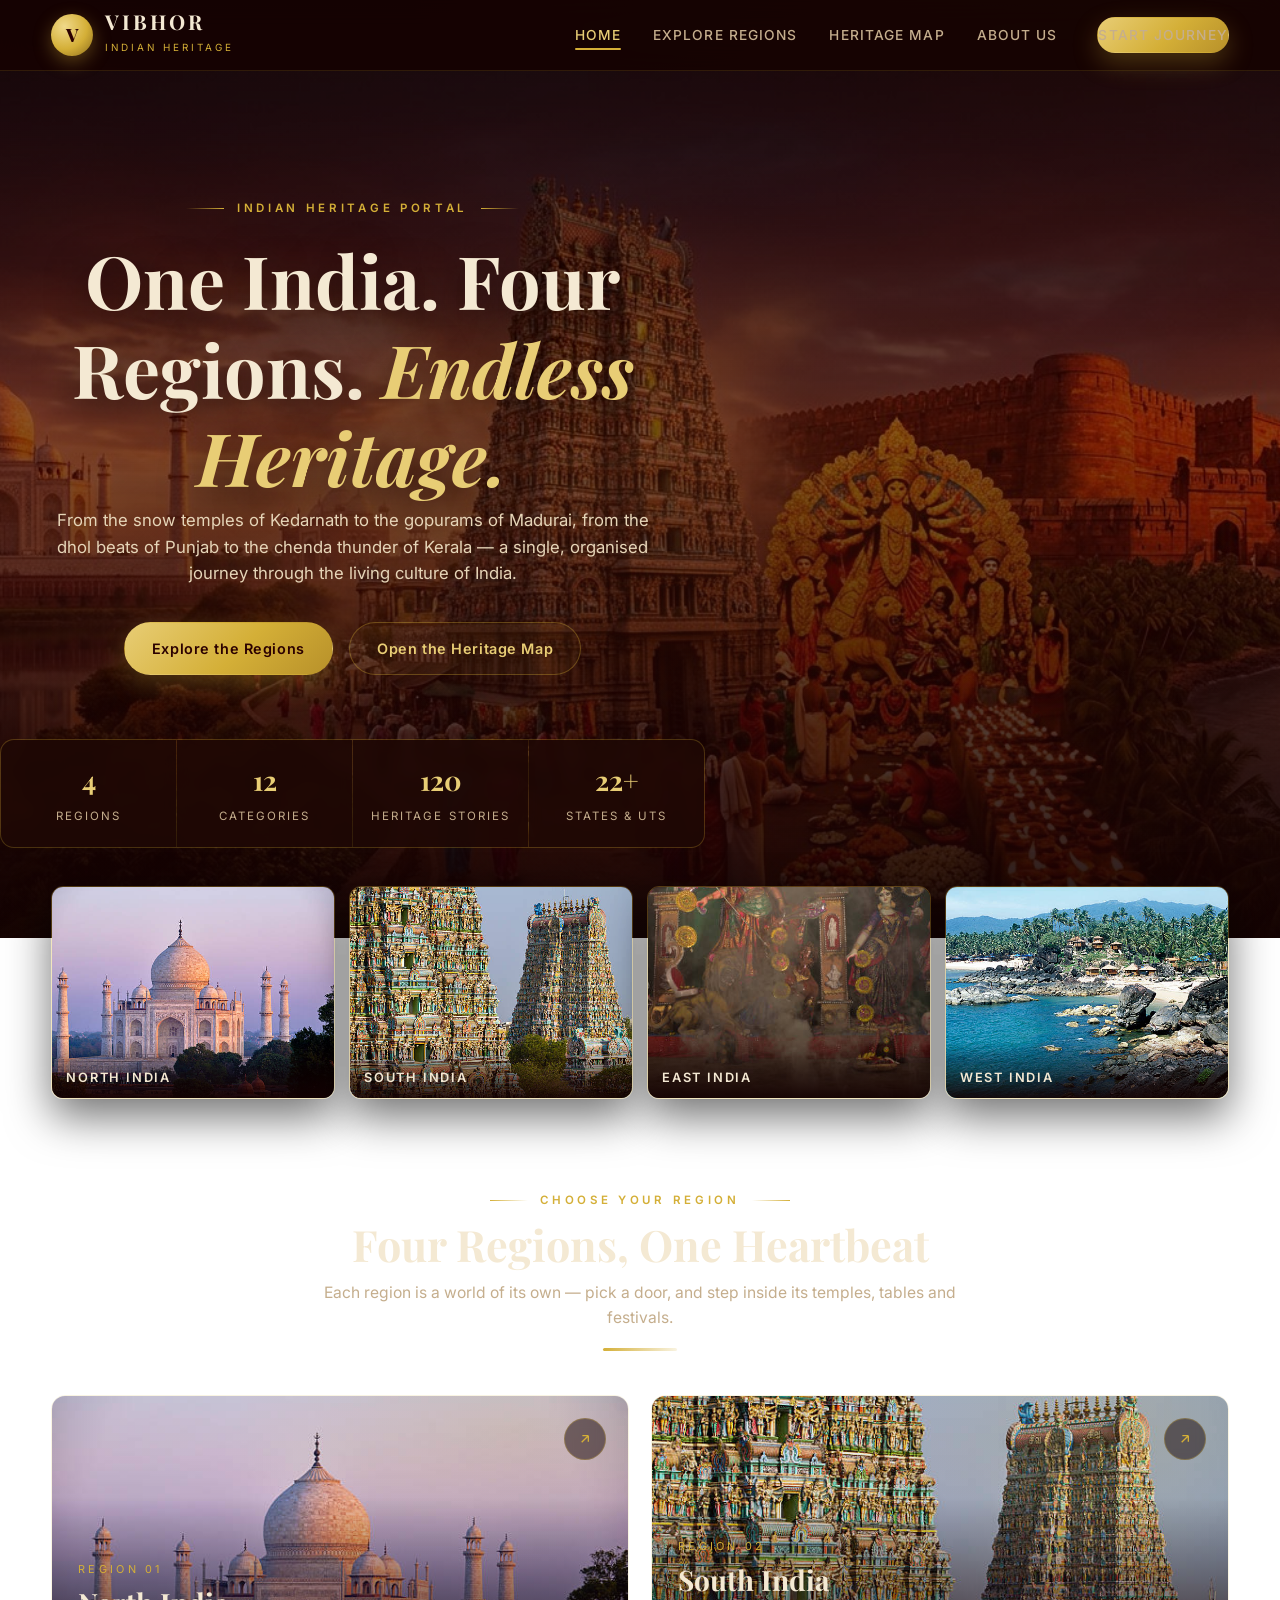
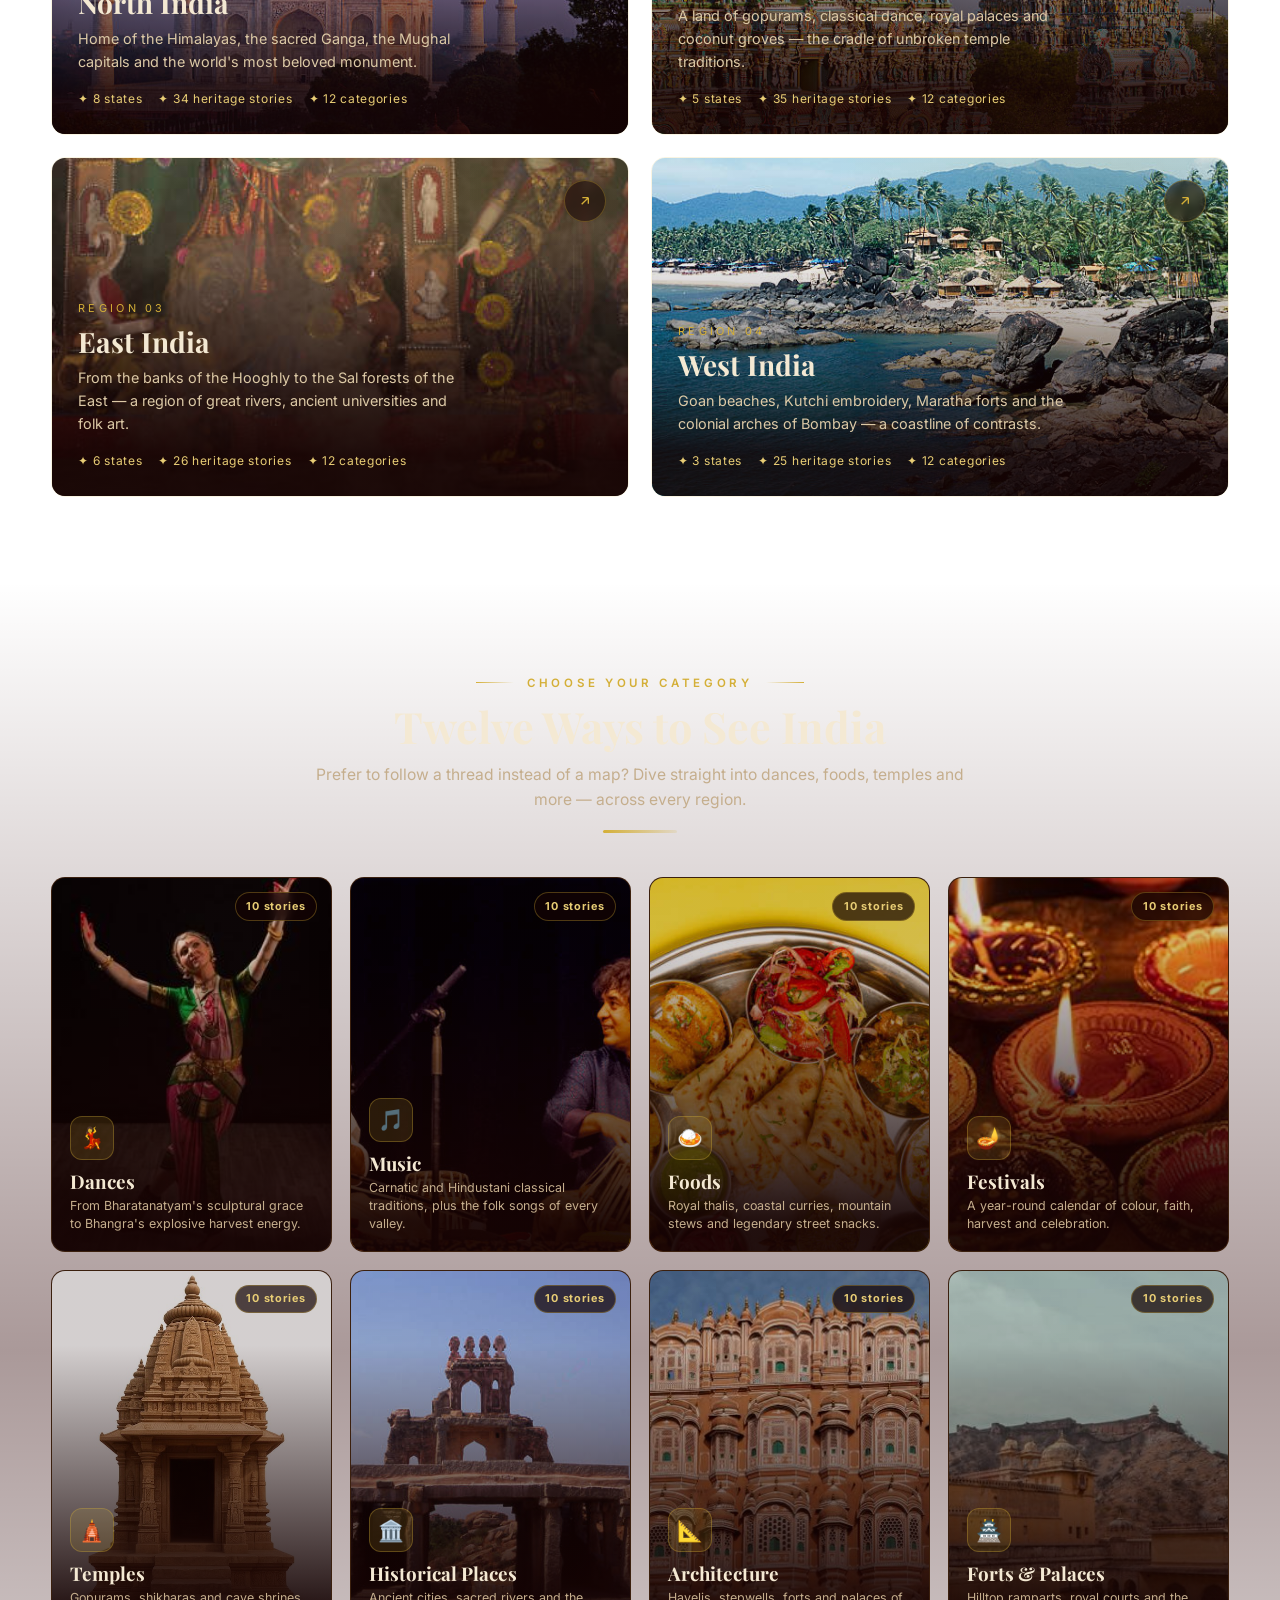
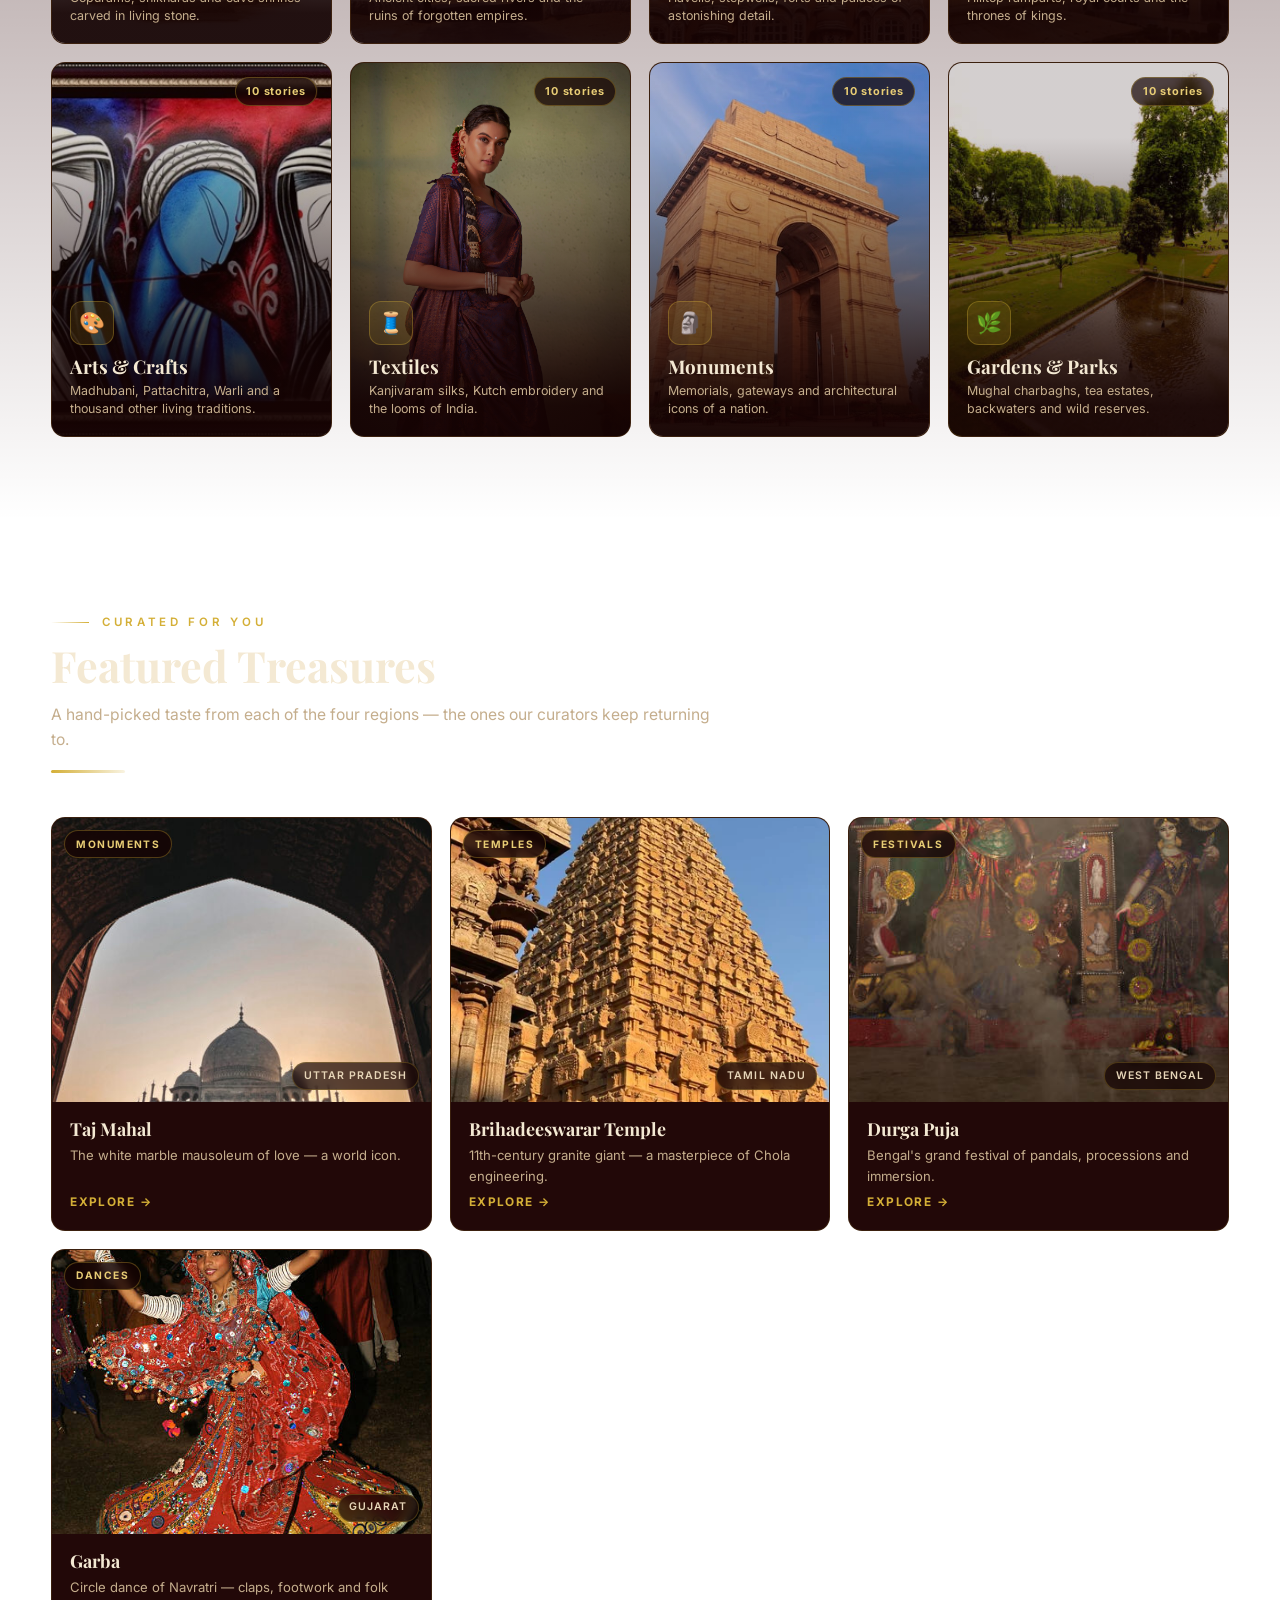
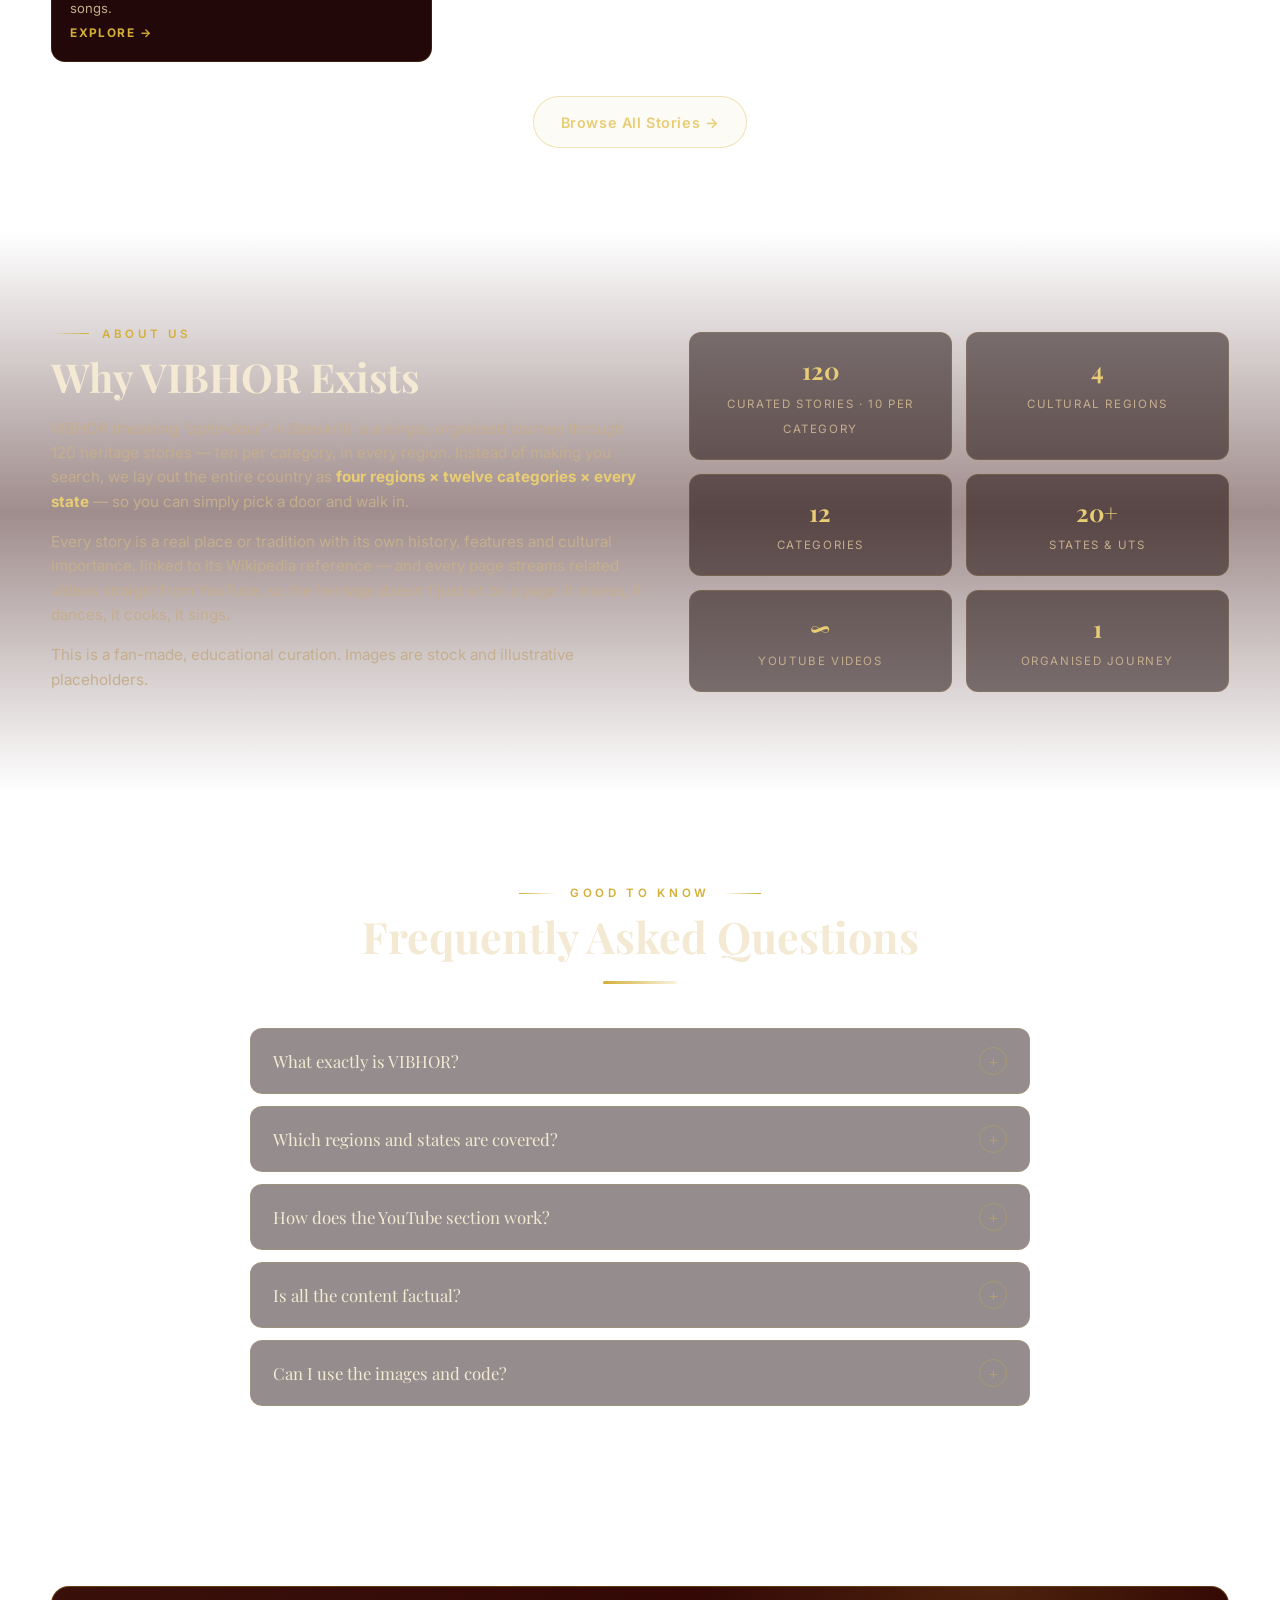
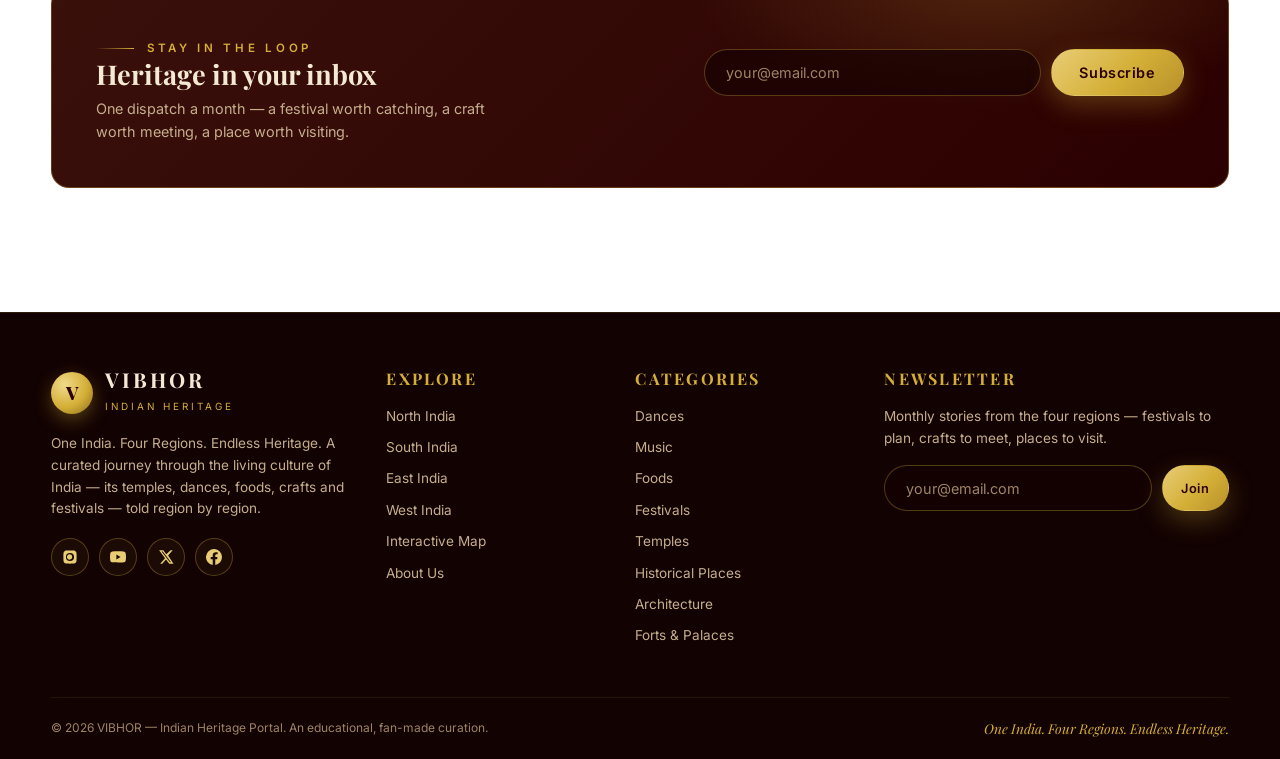
==== index.html @ f68acca2 "To showcase india's rich cultural heritage and traditions" ====
<!DOCTYPE html>
<html lang="en">
<head>
<meta charset="UTF-8">
<meta name="viewport" content="width=device-width, initial-scale=1.0">
<title>VIBHOR — One India. Four Regions. Endless Heritage.</title>
<meta name="description" content="An immersive Indian Heritage portal — explore 120 stories of temples, dances, foods, festivals, forts and crafts across North, South, East and West India.">
<link rel="preconnect" href="https://fonts.googleapis.com">
<link rel="preconnect" href="https://fonts.gstatic.com" crossorigin>
<link href="https://fonts.googleapis.com/css2?family=Playfair+Display:ital,wght@0,500;0,600;0,700;0,800;1,500&family=Inter:wght@300;400;500;600;700&display=swap" rel="stylesheet">
<link rel="stylesheet" href="css/style.css">
<link rel="icon" href="data:image/svg+xml,%3Csvg xmlns='http://www.w3.org/2000/svg' viewBox='0 0 64 64'%3E%3Ccircle cx='32' cy='32' r='30' fill='%23D4AF37'/%3E%3Ctext x='32' y='44' font-size='36' text-anchor='middle' font-family='Georgia' fill='%232B0000'%3EV%3C/text%3E%3C/svg%3E">
</head>
<body data-page="home">

<div id="nav-root" data-page="home"></div>

<!-- ============ HERO ============ -->
<header class="hero">
  <div class="hero-bg"></div>
  <div class="hero-content">
    <span class="overline" style="justify-content:center">Indian Heritage Portal</span>
    <h1>One India. Four Regions. <em>Endless Heritage.</em></h1>
    <p class="hero-sub">From the snow temples of Kedarnath to the gopurams of Madurai, from the dhol beats of Punjab to the chenda thunder of Kerala — a single, organised journey through the living culture of India.</p>
    <div class="hero-ctas">
      <a class="btn btn-gold" href="#regions">Explore the Regions</a>
      <a class="btn btn-ghost" href="map.html">Open the Heritage Map</a>
    </div>
    <div class="hero-stats" id="heroStats"></div>
  </div>
</header>

<!-- ============ COLLAGE STRIP ============ -->
<section class="container" style="position:relative;z-index:5">
  <div class="collage" id="collage"></div>
</section>

<!-- ============ REGIONS ============ -->
<section class="section" id="regions">
  <div class="container">
    <div class="section-head center reveal">
      <span class="overline center">Choose Your Region</span>
      <h2>Four Regions, One Heartbeat</h2>
      <p>Each region is a world of its own — pick a door, and step inside its temples, tables and festivals.</p>
      <div class="gold-rule"></div>
    </div>
    <div class="regions-grid" id="regionsGrid"></div>
  </div>
</section>

<!-- ============ CATEGORIES ============ -->
<section class="section" id="categories" style="background:linear-gradient(180deg, transparent, rgba(43,0,0,.4), transparent)">
  <div class="container">
    <div class="section-head center reveal">
      <span class="overline center">Choose Your Category</span>
      <h2>Twelve Ways to See India</h2>
      <p>Prefer to follow a thread instead of a map? Dive straight into dances, foods, temples and more — across every region.</p>
      <div class="gold-rule"></div>
    </div>
    <div class="cats-grid" id="catsGrid"></div>
  </div>
</section>

<!-- ============ FEATURED ============ -->
<section class="section">
  <div class="container">
    <div class="section-head reveal">
      <span class="overline">Curated for You</span>
      <h2>Featured Treasures</h2>
      <p>A hand-picked taste from each of the four regions — the ones our curators keep returning to.</p>
      <div class="gold-rule"></div>
    </div>
    <div class="item-grid cols-3" id="featuredGrid"></div>
    <div style="text-align:center;margin-top:34px" class="reveal">
      <a class="btn btn-ghost" href="region.html">Browse All Stories →</a>
    </div>
  </div>
</section>

<!-- ============ ABOUT ============ -->
<section class="section" id="about" style="background:linear-gradient(180deg, transparent, rgba(43,0,0,.45), transparent)">
  <div class="container">
    <div class="about-grid">
      <div class="ag-text reveal">
        <span class="overline">About Us</span>
        <h2 style="font-size:clamp(1.8rem,3.4vw,2.5rem);margin:.6rem 0 1rem">Why VIBHOR Exists</h2>
        <p>VIBHOR (meaning <em>“splendour”</em> in Sanskrit) is a single, organised journey through 120 heritage stories — ten per category, in every region. Instead of making you search, we lay out the entire country as <b style="color:var(--gold-soft)">four regions × twelve categories × every state</b> — so you can simply pick a door and walk in.</p>
        <p>Every story is a real place or tradition with its own history, features and cultural importance, linked to its Wikipedia reference — and every page streams related videos straight from YouTube, so the heritage doesn't just sit on a page: it moves, it dances, it cooks, it sings.</p>
        <p>This is a fan-made, educational curation. Images are stock and illustrative placeholders.</p>
      </div>
      <div class="about-facts reveal">
        <div class="fact"><b>120</b><span>Curated stories · 10 per category</span></div>
        <div class="fact"><b>4</b><span>Cultural regions</span></div>
        <div class="fact"><b>12</b><span>Categories</span></div>
        <div class="fact"><b>20+</b><span>States & UTs</span></div>
        <div class="fact"><b>∞</b><span>YouTube videos</span></div>
        <div class="fact"><b>1</b><span>Organised journey</span></div>
      </div>
    </div>
  </div>
</section>

<!-- ============ FAQ ============ -->
<section class="section" id="faq">
  <div class="container">
    <div class="section-head center reveal">
      <span class="overline center">Good to Know</span>
      <h2>Frequently Asked Questions</h2>
      <div class="gold-rule"></div>
    </div>
    <div class="faq-list reveal">
      <div class="faq-item">
        <button class="faq-q">What exactly is VIBHOR? <span class="fq-icon">+</span></button>
        <div class="faq-a"><p>VIBHOR is an immersive, frontend-only heritage portal. It organises Indian culture into four regions and twelve categories, with 120 curated stories — each with history, key features, cultural importance, a photo gallery, a Wikipedia reference and a live stream of related YouTube videos.</p></div>
      </div>
      <div class="faq-item">
        <button class="faq-q">Which regions and states are covered? <span class="fq-icon">+</span></button>
        <div class="faq-a"><p>The four cultural regions — North (UP, Rajasthan, Punjab, Himachal, Uttarakhand, Delhi, MP, J&K), South (Tamil Nadu, Karnataka, Kerala, Andhra Pradesh, Telangana), East (West Bengal, Odisha, Bihar, Jharkhand, Assam, Chhattisgarh) and West (Maharashtra, Gujarat, Goa). The interactive map covers all 34 states and UTs, each coloured by its cultural region.</p></div>
      </div>
      <div class="faq-item">
        <button class="faq-q">How does the YouTube section work? <span class="fq-icon">+</span></button>
        <div class="faq-a"><p>Every detail page calls a YouTube search API with the exact name of the cultural item (for example, “Brihadeeswarar Temple”). The JSON response is parsed for video IDs and thumbnails, and the results appear as a clickable gallery that plays inside a modal using standard YouTube embed iframes. If the service is unreachable, a graceful fallback with a direct YouTube link is shown.</p></div>
      </div>
      <div class="faq-item">
        <button class="faq-q">Is all the content factual? <span class="fq-icon">+</span></button>
        <div class="faq-a"><p>Names, places, histories and cultural facts are researched and linked to their Wikipedia articles, which you can open from every page. Short descriptions are written in a narrative style for a portal, so for academic use please follow the reference links.</p></div>
      </div>
      <div class="faq-item">
        <button class="faq-q">Can I use the images and code? <span class="fq-icon">+</span></button>
        <div class="faq-a"><p>The images are stock/illustrative placeholders sourced from open web searches, and the site is built with plain HTML, CSS and JavaScript — no frameworks. Feel free to study and adapt the code for your own learning projects; credit the original photographers and publishers where images are used.</p></div>
      </div>
    </div>
  </div>
</section>

<!-- ============ NEWSLETTER ============ -->
<section class="section" id="newsletter">
  <div class="container">
    <div class="newsletter reveal">
      <div>
        <span class="overline">Stay in the Loop</span>
        <h3>Heritage in your inbox</h3>
        <p>One dispatch a month — a festival worth catching, a craft worth meeting, a place worth visiting.</p>
      </div>
      <div style="flex:1;min-width:280px;max-width:480px">
        <form class="nl-form" data-newsletter>
          <input type="email" required placeholder="your@email.com" aria-label="Email address">
          <button class="btn btn-gold" type="submit">Subscribe</button>
        </form>
        <div class="nl-msg"></div>
      </div>
    </div>
  </div>
</section>

<div id="footer-root"></div>

<script src="js/data-core.js"></script>
<script src="js/data-items-1.js"></script>
<script src="js/data-items-2.js"></script>
<script src="js/script.js"></script>
<script src="js/home.js"></script>
</body>
</html>
---- css/style.css ----
/* ============================================================
   VIBHOR — Indian Heritage Portal
   Premium dark maroon & gold theme
   ============================================================ */
:root{
  --bg0:#150303;
  --bg1:#2B0000;
  --bg2:#38100d;
  --card:#220808;
  --card2:#2b0c0a;
  --gold:#D4AF37;
  --gold-soft:#e8cd75;
  --gold-dim:rgba(212,175,55,.32);
  --gold-faint:rgba(212,175,55,.14);
  --cream:#f4e9d3;
  --muted:#c5ae8d;
  --muted2:#9d8465;
  --line:rgba(212,175,55,.2);
  --shadow:0 18px 44px rgba(0,0,0,.55);
  --radius:14px;
  --font-head:'Playfair Display', Georgia, 'Times New Roman', serif;
  --font-body:'Inter', -apple-system, 'Segoe UI', Roboto, sans-serif;
}
*{margin:0;padding:0;box-sizing:border-box}
html{scroll-behavior:smooth}
body{
  font-family:var(--font-body);
  background:
    radial-gradient(1200px 600px at 85% -10%, rgba(212,175,55,.07), transparent 60%),
    radial-gradient(900px 500px at -10% 30%, rgba(120,20,20,.25), transparent 60%),
    linear-gradient(180deg, var(--bg0), var(--bg1) 55%, #1d0404);
  background-attachment:fixed;
  color:var(--cream);
  line-height:1.6;
  min-height:100vh;
  -webkit-font-smoothing:antialiased;
}
img{max-width:100%;display:block}
a{color:var(--gold-soft);text-decoration:none;transition:color .25s}
a:hover{color:var(--gold)}
h1,h2,h3,h4{font-family:var(--font-head);font-weight:700;line-height:1.2;color:var(--cream)}
::selection{background:var(--gold);color:#2B0000}
::-webkit-scrollbar{width:10px}
::-webkit-scrollbar-track{background:#1a0404}
::-webkit-scrollbar-thumb{background:#5a3a12;border-radius:8px}

.container{width:min(1180px,92%);margin:0 auto}
.overline{
  font-size:.72rem;letter-spacing:.32em;text-transform:uppercase;
  color:var(--gold);font-weight:600;
  display:inline-flex;align-items:center;gap:.8rem;
}
.overline::before,.overline.center::after{
  content:"";width:38px;height:1px;background:linear-gradient(90deg,transparent,var(--gold));
}
.overline.center::before{background:linear-gradient(90deg,var(--gold),transparent)}
.section{padding:84px 0;position:relative}
.section-head{margin-bottom:44px;max-width:680px}
.section-head.center{margin-left:auto;margin-right:auto;text-align:center}
.section-head h2{font-size:clamp(1.9rem,3.6vw,2.7rem);margin:.55rem 0 .6rem}
.section-head p{color:var(--muted);font-size:.98rem}
.gold-rule{
  width:74px;height:3px;border-radius:3px;margin-top:18px;
  background:linear-gradient(90deg,var(--gold),rgba(212,175,55,.15));
}
.section-head.center .gold-rule{margin-left:auto;margin-right:auto}

/* ---------- Buttons ---------- */
.btn{
  display:inline-flex;align-items:center;gap:.55rem;
  padding:.85rem 1.7rem;border-radius:999px;
  font-weight:600;font-size:.9rem;letter-spacing:.04em;
  cursor:pointer;border:1px solid transparent;
  transition:transform .25s, box-shadow .25s, background .25s, color .25s;
  font-family:var(--font-body);
}
.btn-gold{
  background:linear-gradient(135deg,#e8cd75,#D4AF37 55%,#b8912a);
  color:#2B0000;box-shadow:0 10px 26px rgba(212,175,55,.28);
}
.btn-gold:hover{transform:translateY(-3px);box-shadow:0 16px 34px rgba(212,175,55,.4);color:#2B0000}
.btn-ghost{border-color:var(--gold-dim);color:var(--gold-soft);background:rgba(212,175,55,.05)}
.btn-ghost:hover{background:rgba(212,175,55,.14);transform:translateY(-3px);color:var(--gold)}
.btn-sm{padding:.55rem 1.15rem;font-size:.8rem}

/* ---------- Navbar ---------- */
.navbar{
  position:sticky;top:0;z-index:200;
  background:rgba(21,3,3,.82);backdrop-filter:blur(14px);
  border-bottom:1px solid var(--gold-faint);
}
.nav-inner{display:flex;align-items:center;justify-content:space-between;height:70px}
.brand{display:flex;align-items:center;gap:.75rem}
.brand-mark{
  width:42px;height:42px;border-radius:50%;
  background:radial-gradient(circle at 32% 30%, #f0d98a, #D4AF37 55%, #8a6a1d);
  display:grid;place-items:center;font-family:var(--font-head);font-weight:800;
  color:#2B0000;font-size:1.15rem;box-shadow:0 6px 18px rgba(212,175,55,.35);
}
.brand-text b{font-family:var(--font-head);font-size:1.28rem;letter-spacing:.14em;color:var(--cream);display:block;line-height:1.1}
.brand-text span{font-size:.62rem;letter-spacing:.3em;color:var(--gold);text-transform:uppercase}
.nav-links{display:flex;align-items:center;gap:2rem;list-style:none}
.nav-links a{
  color:var(--muted);font-size:.86rem;font-weight:500;letter-spacing:.08em;
  text-transform:uppercase;padding:.4rem 0;position:relative;
}
.nav-links a::after{
  content:"";position:absolute;left:0;bottom:0;height:2px;width:0;
  background:var(--gold);transition:width .3s;border-radius:2px;
}
.nav-links a:hover,.nav-links a.active{color:var(--gold-soft)}
.nav-links a:hover::after,.nav-links a.active::after{width:100%}
.nav-cta{margin-left:.5rem}
.nav-toggle{
  display:none;background:none;border:1px solid var(--gold-dim);border-radius:8px;
  width:42px;height:38px;cursor:pointer;flex-direction:column;gap:5px;align-items:center;justify-content:center;
}
.nav-toggle span{display:block;width:18px;height:2px;background:var(--gold);border-radius:2px;transition:.3s}
.nav-toggle.open span:nth-child(1){transform:translateY(7px) rotate(45deg)}
.nav-toggle.open span:nth-child(2){opacity:0}
.nav-toggle.open span:nth-child(3){transform:translateY(-7px) rotate(-45deg)}

/* ---------- Home hero ---------- */
.hero{
  position:relative;min-height:92vh;display:flex;align-items:center;
  overflow:hidden;
}
.hero-bg{
  position:absolute;inset:0;
  background:url('../images/hero.jpg') center 30%/cover no-repeat;
}
.hero-bg::after{
  content:"";position:absolute;inset:0;
  background:
    linear-gradient(180deg, rgba(21,3,3,.72) 0%, rgba(43,0,0,.55) 40%, rgba(21,3,3,.92) 100%),
    radial-gradient(700px 380px at 50% 46%, rgba(212,175,55,.14), transparent 70%);
}
.hero-content{position:relative;z-index:2;text-align:center;padding:120px 0 90px}
.hero-content .overline{justify-content:center}
.hero-content .overline::after{content:"";width:38px;height:1px;background:linear-gradient(90deg,var(--gold),transparent)}
.hero h1{
  font-size:clamp(2.5rem,6.2vw,4.6rem);margin:1.1rem auto .4rem;max-width:15ch;
  text-shadow:0 10px 40px rgba(0,0,0,.6);
}
.hero h1 em{font-style:italic;color:var(--gold-soft)}
.hero-sub{max-width:620px;margin:0 auto 2.2rem;color:#e6d5b8;font-size:1.05rem}
.hero-ctas{display:flex;gap:1rem;justify-content:center;flex-wrap:wrap}
.hero-stats{
  margin-top:64px;display:grid;grid-template-columns:repeat(4,1fr);
  gap:1px;background:var(--gold-faint);border:1px solid var(--gold-faint);
  border-radius:var(--radius);overflow:hidden;max-width:760px;margin-left:auto;margin-right:auto;
}
.stat{background:rgba(26,4,4,.85);padding:1.2rem .8rem;text-align:center;backdrop-filter:blur(6px)}
.stat b{font-family:var(--font-head);font-size:1.7rem;color:var(--gold-soft);display:block}
.stat span{font-size:.72rem;letter-spacing:.18em;text-transform:uppercase;color:var(--muted)}

/* ---------- Collage strip ---------- */
.collage{display:grid;grid-template-columns:repeat(4,1fr);gap:14px;margin-top:-52px;position:relative;z-index:5}
.collage figure{
  border-radius:12px;overflow:hidden;position:relative;aspect-ratio:4/3;
  border:1px solid var(--gold-dim);box-shadow:var(--shadow);
}
.collage img{width:100%;height:100%;object-fit:cover;transition:transform .8s}
.collage figure:hover img{transform:scale(1.08)}
.collage figcaption{
  position:absolute;left:0;right:0;bottom:0;padding:26px 14px 10px;font-size:.8rem;font-weight:600;
  letter-spacing:.14em;text-transform:uppercase;color:var(--cream);
  background:linear-gradient(transparent, rgba(20,2,2,.92));
}

/* ---------- Region cards ---------- */
.regions-grid{display:grid;grid-template-columns:repeat(2,1fr);gap:22px}
.region-card{
  position:relative;border-radius:var(--radius);overflow:hidden;min-height:340px;
  display:flex;align-items:flex-end;border:1px solid var(--gold-faint);
  transition:transform .35s, box-shadow .35s, border-color .35s;cursor:pointer;
}
.region-card:hover{transform:translateY(-7px);box-shadow:var(--shadow);border-color:var(--gold-dim)}
.region-card img{position:absolute;inset:0;width:100%;height:100%;object-fit:cover;transition:transform 1s}
.region-card:hover img{transform:scale(1.07)}
.region-card .rc-veil{
  position:absolute;inset:0;
  background:linear-gradient(180deg, rgba(21,3,3,.05) 30%, rgba(21,3,3,.88) 88%),
             radial-gradient(400px 200px at 80% 10%, rgba(212,175,55,.16), transparent 70%);
}
.region-card .rc-body{position:relative;z-index:2;padding:26px;width:100%}
.region-card .rc-kicker{font-size:.68rem;letter-spacing:.3em;text-transform:uppercase;color:var(--gold)}
.region-card h3{font-size:1.75rem;margin:.35rem 0 .45rem}
.region-card p{color:#dcc9a6;font-size:.9rem;max-width:44ch}
.region-card .rc-meta{
  display:flex;gap:1rem;margin-top:1rem;font-size:.75rem;color:var(--gold-soft);
  letter-spacing:.06em;flex-wrap:wrap;
}
.region-card .rc-arrow{
  position:absolute;top:22px;right:22px;z-index:2;width:42px;height:42px;border-radius:50%;
  border:1px solid var(--gold-dim);display:grid;place-items:center;color:var(--gold);
  background:rgba(21,3,3,.5);backdrop-filter:blur(4px);transition:.3s;
}
.region-card:hover .rc-arrow{background:var(--gold);color:#2B0000;transform:rotate(45deg)}

/* ---------- Category grid ---------- */
.cats-grid{display:grid;grid-template-columns:repeat(4,1fr);gap:18px}
.cat-card{
  position:relative;border-radius:var(--radius);overflow:hidden;aspect-ratio:3/4;
  border:1px solid var(--gold-faint);display:flex;align-items:flex-end;cursor:pointer;
  transition:transform .35s, box-shadow .35s, border-color .35s;background:var(--card);
}
.cat-card:hover{transform:translateY(-6px);box-shadow:var(--shadow);border-color:var(--gold-dim)}
.cat-card img{position:absolute;inset:0;width:100%;height:100%;object-fit:cover;opacity:.9;transition:transform .9s,opacity .4s}
.cat-card:hover img{transform:scale(1.08);opacity:1}
.cat-card .cc-veil{position:absolute;inset:0;background:linear-gradient(180deg, rgba(21,3,3,.1) 20%, rgba(21,3,3,.94) 92%)}
.cat-card .cc-body{position:relative;z-index:2;padding:18px;width:100%}
.cat-card .cc-icon{
  width:44px;height:44px;border-radius:12px;display:grid;place-items:center;font-size:1.3rem;
  background:rgba(212,175,55,.14);border:1px solid var(--gold-dim);margin-bottom:.7rem;
}
.cat-card h3{font-size:1.18rem;margin-bottom:.2rem}
.cat-card p{font-size:.78rem;color:var(--muted);line-height:1.45}
.cat-card .cc-count{
  position:absolute;top:14px;right:14px;z-index:2;font-size:.68rem;font-weight:700;
  background:rgba(21,3,3,.7);border:1px solid var(--gold-dim);color:var(--gold-soft);
  padding:.28rem .65rem;border-radius:999px;letter-spacing:.08em;backdrop-filter:blur(4px);
}

/* ---------- Generic item grid (region page / featured) ---------- */
.item-grid{display:grid;grid-template-columns:repeat(4,1fr);gap:18px}
.item-grid.cols-3{grid-template-columns:repeat(3,1fr)}
.item-card{
  border-radius:var(--radius);overflow:hidden;background:var(--card);
  border:1px solid var(--gold-faint);display:flex;flex-direction:column;cursor:pointer;
  transition:transform .3s, box-shadow .3s, border-color .3s;
}
.item-card:hover{transform:translateY(-6px);box-shadow:var(--shadow);border-color:var(--gold-dim)}
.ic-media{position:relative;aspect-ratio:4/3;overflow:hidden}
.ic-media img{width:100%;height:100%;object-fit:cover;transition:transform .8s}
.item-card:hover .ic-media img{transform:scale(1.07)}
.ic-tag{
  position:absolute;top:12px;left:12px;font-size:.64rem;font-weight:700;letter-spacing:.14em;
  text-transform:uppercase;background:rgba(21,3,3,.78);border:1px solid var(--gold-dim);
  color:var(--gold-soft);padding:.3rem .7rem;border-radius:999px;backdrop-filter:blur(4px);
}
.ic-state{
  position:absolute;bottom:12px;right:12px;font-size:.66rem;font-weight:600;letter-spacing:.1em;
  text-transform:uppercase;color:#e6d5b8;background:rgba(21,3,3,.7);padding:.28rem .65rem;
  border-radius:999px;border:1px solid rgba(212,175,55,.25);backdrop-filter:blur(4px);
}
.ic-body{padding:16px 18px 18px;display:flex;flex-direction:column;gap:.35rem;flex:1}
.ic-body h3{font-size:1.12rem}
.ic-body .ic-desc{font-size:.82rem;color:var(--muted);flex:1}
.ic-body .ic-link{font-size:.74rem;font-weight:700;letter-spacing:.12em;text-transform:uppercase;color:var(--gold)}
.ic-body .ic-link::after{content:" →";transition:margin .25s}
.item-card:hover .ic-link::after{margin-left:4px}

/* ---------- Chips / drill-down ---------- */
.drilldown{
  background:linear-gradient(180deg, rgba(43,0,0,.92), rgba(26,5,5,.92));
  border:1px solid var(--gold-faint);border-radius:var(--radius);
  padding:20px 22px;margin-bottom:34px;backdrop-filter:blur(8px);
}
.drill-row{display:flex;align-items:center;gap:10px;flex-wrap:wrap}
.drill-row + .drill-row{margin-top:14px;padding-top:14px;border-top:1px dashed rgba(212,175,55,.15)}
.drill-label{
  font-size:.66rem;font-weight:700;letter-spacing:.26em;text-transform:uppercase;
  color:var(--gold);min-width:86px;
}
.chip{
  padding:.48rem 1.05rem;border-radius:999px;font-size:.8rem;font-weight:600;letter-spacing:.03em;
  border:1px solid rgba(212,175,55,.28);background:transparent;color:var(--muted);
  cursor:pointer;transition:.25s;font-family:var(--font-body);
}
.chip:hover{color:var(--gold-soft);border-color:var(--gold);background:rgba(212,175,55,.08)}
.chip.active{background:linear-gradient(135deg,#e8cd75,#D4AF37 60%,#b8912a);color:#2B0000;border-color:transparent}
.chip-row{display:flex;gap:8px;flex-wrap:wrap;flex:1}
.select-wrap{position:relative}
select.select{
  appearance:none;background:rgba(21,3,3,.7) url("data:image/svg+xml,%3Csvg xmlns='http://www.w3.org/2000/svg' width='10' height='6'%3E%3Cpath d='M0 0l5 6 5-6z' fill='%23D4AF37'/%3E%3C/svg%3E") no-repeat right 16px center;
  border:1px solid rgba(212,175,55,.28);color:var(--cream);
  padding:.55rem 2.6rem .55rem 1rem;border-radius:999px;font-size:.85rem;font-family:var(--font-body);cursor:pointer;
}
select.select:focus{outline:none;border-color:var(--gold)}
.results-meta{display:flex;justify-content:space-between;align-items:center;margin-bottom:20px;flex-wrap:wrap;gap:10px}
.results-meta h3{font-size:1.45rem}
.results-count{font-size:.8rem;color:var(--muted);letter-spacing:.08em}
.results-count b{color:var(--gold-soft)}

/* ---------- Breadcrumb ---------- */
.breadcrumb{display:flex;gap:.6rem;align-items:center;flex-wrap:wrap;font-size:.74rem;letter-spacing:.1em;text-transform:uppercase;color:var(--muted2);margin-bottom:14px}
.breadcrumb a{color:var(--muted)}
.breadcrumb a:hover{color:var(--gold-soft)}
.breadcrumb .sep{color:var(--gold-dim)}
.breadcrumb .current{color:var(--gold-soft)}

/* ---------- Page header (region/detail) ---------- */
.page-header{position:relative;overflow:hidden;border-bottom:1px solid var(--gold-faint)}
.page-header .ph-bg{position:absolute;inset:0;background-size:cover;background-position:center}
.page-header .ph-bg::after{content:"";position:absolute;inset:0;background:linear-gradient(180deg, rgba(21,3,3,.75), rgba(43,0,0,.82) 60%, rgba(21,3,3,.97))}
.page-header .ph-inner{position:relative;z-index:2;padding:64px 0 54px}
.page-header h1{font-size:clamp(2.2rem,5vw,3.6rem);margin:.6rem 0 .7rem}
.page-header .ph-sub{color:#e0cfa9;max-width:64ch;font-size:1rem}
.ph-chips{display:flex;gap:10px;margin-top:1.3rem;flex-wrap:wrap}
.ph-chip{
  display:inline-flex;align-items:center;gap:.45rem;font-size:.74rem;font-weight:600;letter-spacing:.1em;
  text-transform:uppercase;border:1px solid var(--gold-dim);background:rgba(21,3,3,.55);
  color:var(--gold-soft);padding:.45rem 1rem;border-radius:999px;backdrop-filter:blur(4px);
}

/* ---------- Detail page ---------- */
.detail-hero{position:relative;min-height:64vh;display:flex;align-items:flex-end;overflow:hidden}
.detail-hero img.dh-bg{position:absolute;inset:0;width:100%;height:100%;object-fit:cover}
.detail-hero::after{content:"";position:absolute;inset:0;background:linear-gradient(180deg, rgba(21,3,3,.35), rgba(43,0,0,.78) 55%, var(--bg0) 98%)}
.dh-inner{position:relative;z-index:2;padding:110px 0 46px;width:min(1180px,92%);margin:0 auto}
.dh-inner h1{font-size:clamp(2.4rem,5.4vw,4rem);max-width:16ch;text-shadow:0 12px 40px rgba(0,0,0,.65)}
.dh-meta{display:flex;gap:10px;flex-wrap:wrap;margin-top:1.2rem}

.info-grid{display:grid;grid-template-columns:repeat(2,1fr);gap:18px}
.info-box{
  background:linear-gradient(160deg, rgba(43,0,0,.65), rgba(26,5,5,.9));
  border:1px solid var(--gold-faint);border-radius:var(--radius);padding:24px 26px;
  transition:border-color .3s, transform .3s;position:relative;overflow:hidden;
}
.info-box:hover{border-color:var(--gold-dim);transform:translateY(-4px)}
.info-box.wide{grid-column:1 / -1}
.info-box .ib-icon{
  width:46px;height:46px;border-radius:12px;display:grid;place-items:center;font-size:1.25rem;
  background:rgba(212,175,55,.12);border:1px solid var(--gold-dim);margin-bottom:1rem;
}
.info-box h3{font-size:1.25rem;margin-bottom:.6rem;color:var(--gold-soft)}
.info-box p{color:var(--muted);font-size:.92rem}
.info-box ul{list-style:none;margin-top:.2rem}
.info-box li{
  position:relative;padding-left:1.4rem;margin-bottom:.5rem;color:var(--muted);font-size:.9rem;
}
.info-box li::before{
  content:"✦";position:absolute;left:0;color:var(--gold);font-size:.7rem;top:.25rem;
}
.wiki-card{
  display:flex;align-items:center;justify-content:space-between;gap:1rem;flex-wrap:wrap;
  background:linear-gradient(120deg, rgba(212,175,55,.16), rgba(43,0,0,.4));
  border:1px solid var(--gold-dim);border-radius:var(--radius);padding:20px 26px;
}
.wiki-card .wc-left{display:flex;align-items:center;gap:1rem}
.wiki-card .wc-icon{
  width:48px;height:48px;border-radius:50%;background:var(--gold);color:#2B0000;
  display:grid;place-items:center;font-family:var(--font-head);font-weight:800;font-size:1.3rem;flex-shrink:0;
}
.wiki-card b{display:block;font-family:var(--font-head);font-size:1.1rem}
.wiki-card span{font-size:.82rem;color:var(--muted);word-break:break-all}

.gallery-grid{display:grid;grid-template-columns:repeat(5,1fr);gap:12px}
.gallery-grid figure{
  position:relative;border-radius:10px;overflow:hidden;aspect-ratio:4/3;cursor:zoom-in;
  border:1px solid var(--gold-faint);
}
.gallery-grid img{width:100%;height:100%;object-fit:cover;transition:transform .7s}
.gallery-grid figure:hover img{transform:scale(1.1)}
.gallery-grid figcaption{
  position:absolute;left:0;right:0;bottom:0;padding:22px 10px 8px;font-size:.68rem;font-weight:600;
  letter-spacing:.06em;color:var(--cream);background:linear-gradient(transparent, rgba(15,2,2,.92));
  opacity:0;transition:opacity .3s;
}
.gallery-grid figure:hover figcaption{opacity:1}

/* ---------- YouTube section ---------- */
.yt-section{
  background:linear-gradient(180deg, rgba(43,0,0,.5), rgba(21,3,3,.6));
  border-top:1px solid var(--gold-faint);border-bottom:1px solid var(--gold-faint);
}
.yt-head{display:flex;align-items:center;gap:14px;margin-bottom:8px}
.yt-badge{
  width:46px;height:46px;border-radius:12px;background:#c4302b;display:grid;place-items:center;flex-shrink:0;
  box-shadow:0 8px 20px rgba(196,48,43,.4);
}
.yt-badge svg{width:20px;height:20px;fill:#fff}
.yt-head h3{font-size:1.4rem}
.yt-head p{font-size:.82rem;color:var(--muted)}
.video-grid{display:grid;grid-template-columns:repeat(4,1fr);gap:16px;margin-top:26px}
.video-card{
  border-radius:12px;overflow:hidden;background:var(--card);border:1px solid var(--gold-faint);
  cursor:pointer;transition:transform .3s, border-color .3s, box-shadow .3s;
}
.video-card:hover{transform:translateY(-5px);border-color:var(--gold-dim);box-shadow:var(--shadow)}
.vc-media{position:relative;aspect-ratio:16/9;background:#0c0202}
.vc-media img{width:100%;height:100%;object-fit:cover}
.vc-media .vc-play{
  position:absolute;inset:0;display:grid;place-items:center;transition:.3s;
}
.vc-play span{
  width:52px;height:52px;border-radius:50%;background:rgba(21,3,3,.72);border:1px solid var(--gold);
  display:grid;place-items:center;transition:.3s;backdrop-filter:blur(3px);
}
.vc-play svg{width:18px;height:18px;fill:var(--gold);margin-left:3px}
.video-card:hover .vc-play span{background:var(--gold)}
.video-card:hover .vc-play svg{fill:#2B0000}
.vc-dur{
  position:absolute;right:8px;bottom:8px;font-size:.68rem;font-weight:700;background:rgba(0,0,0,.75);
  color:#fff;padding:.15rem .5rem;border-radius:5px;letter-spacing:.05em;
}
.vc-best{
  position:absolute;left:8px;top:8px;font-size:.68rem;font-weight:700;background:var(--gold);
  color:#2B0000;padding:.18rem .55rem;border-radius:5px;letter-spacing:.05em;
  box-shadow:0 2px 8px rgba(0,0,0,.5);
}
.vc-best-card{border-color:var(--gold-dim)}
.vc-body{padding:12px 14px 14px}
.vc-body h4{font-family:var(--font-body);font-size:.85rem;font-weight:600;line-height:1.35;color:var(--cream);
  display:-webkit-box;-webkit-line-clamp:2;-webkit-box-orient:vertical;overflow:hidden;min-height:2.3em}
.vc-body .vc-meta{font-size:.72rem;color:var(--muted2);margin-top:.4rem;display:flex;justify-content:space-between;gap:8px}
.yt-state{
  display:flex;flex-direction:column;align-items:center;gap:14px;padding:56px 20px;text-align:center;
  border:1px dashed rgba(212,175,55,.3);border-radius:var(--radius);margin-top:26px;color:var(--muted);
}
.spinner{
  width:42px;height:42px;border-radius:50%;border:3px solid rgba(212,175,55,.2);
  border-top-color:var(--gold);animation:spin .9s linear infinite;
}
@keyframes spin{to{transform:rotate(360deg)}}

/* ---------- Map page ---------- */
.map-layout{display:grid;grid-template-columns:1.5fr 1fr;gap:26px;align-items:start}
.map-panel{
  background:linear-gradient(180deg, rgba(43,0,0,.55), rgba(21,3,3,.65));
  border:1px solid var(--gold-faint);border-radius:var(--radius);padding:18px;position:relative;
}
.map-panel svg{width:100%;height:auto;display:block}
.state-path{
  fill:#4a1a14;stroke:rgba(212,175,55,.4);stroke-width:.7;cursor:pointer;
  transition:fill .25s, filter .25s;
}
.state-path.r-north{fill:#6b2a1c}
.state-path.r-south{fill:#3f4a1c}
.state-path.r-east{fill:#1c4a42}
.state-path.r-west{fill:#4a2d5e}
.state-path:hover{fill:#D4AF37 !important;filter:drop-shadow(0 0 6px rgba(212,175,55,.8))}
.state-path.selected{stroke:var(--gold-soft);stroke-width:1.6;fill:#D4AF37 !important;filter:drop-shadow(0 0 8px rgba(212,175,55,.9))}
.state-path.dimmed{opacity:.35}
.map-tooltip{
  position:absolute;pointer-events:none;background:rgba(21,3,3,.94);border:1px solid var(--gold);
  color:var(--cream);font-size:.75rem;padding:.4rem .7rem;border-radius:8px;transform:translate(-50%,-130%);
  white-space:nowrap;z-index:10;opacity:0;transition:opacity .15s;
}
.map-tooltip b{color:var(--gold-soft)}
.map-side{display:flex;flex-direction:column;gap:18px}
.legend{
  background:rgba(21,3,3,.55);border:1px solid var(--gold-faint);border-radius:var(--radius);padding:20px;
}
.legend h3{font-size:1.05rem;margin-bottom:1rem}
.legend-item{
  display:flex;align-items:center;gap:.7rem;padding:.5rem .6rem;border-radius:10px;cursor:pointer;
  transition:background .2s;font-size:.85rem;color:var(--muted);border:1px solid transparent;
}
.legend-item:hover{background:rgba(212,175,55,.07);color:var(--cream)}
.legend-item.active{background:rgba(212,175,55,.12);border-color:var(--gold-dim);color:var(--cream)}
.legend-dot{width:14px;height:14px;border-radius:4px;flex-shrink:0}
.legend-item b{margin-left:auto;font-size:.75rem;color:var(--gold-soft)}
.state-card{
  background:linear-gradient(180deg, rgba(43,0,0,.6), rgba(21,3,3,.75));
  border:1px solid var(--gold-faint);border-radius:var(--radius);padding:24px;
}
.state-card .sc-kicker{font-size:.66rem;letter-spacing:.3em;text-transform:uppercase;color:var(--gold)}
.state-card h3{font-size:1.7rem;margin:.4rem 0 .2rem}
.state-card .sc-region{font-size:.8rem;color:var(--muted);margin-bottom:1.1rem}
.state-card .sc-region b{color:var(--gold-soft)}
.mini-items{display:flex;flex-direction:column;gap:10px;margin:1.1rem 0 1.3rem}
.mini-item{
  display:flex;align-items:center;gap:12px;padding:8px;border-radius:10px;cursor:pointer;
  border:1px solid transparent;transition:.25s;
}
.mini-item:hover{background:rgba(212,175,55,.08);border-color:var(--gold-dim);transform:translateX(4px)}
.mini-item img{width:56px;height:44px;object-fit:cover;border-radius:8px;flex-shrink:0;border:1px solid var(--gold-faint)}
.mini-item b{font-size:.86rem;display:block;color:var(--cream)}
.mini-item span{font-size:.7rem;color:var(--muted2)}

/* ---------- About / FAQ / Newsletter ---------- */
.about-grid{display:grid;grid-template-columns:1.1fr 1fr;gap:44px;align-items:center}
.about-grid .ag-text p{color:var(--muted);margin-bottom:1rem;font-size:.95rem}
.about-facts{display:grid;grid-template-columns:repeat(2,1fr);gap:14px}
.fact{
  background:rgba(21,3,3,.5);border:1px solid var(--gold-faint);border-radius:12px;padding:18px;text-align:center;
}
.fact b{font-family:var(--font-head);font-size:1.5rem;color:var(--gold-soft);display:block}
.fact span{font-size:.72rem;letter-spacing:.14em;text-transform:uppercase;color:var(--muted)}
.faq-list{max-width:780px;margin:0 auto}
.faq-item{
  border:1px solid var(--gold-faint);border-radius:12px;margin-bottom:12px;overflow:hidden;
  background:rgba(21,3,3,.45);transition:border-color .3s;
}
.faq-item.open{border-color:var(--gold-dim)}
.faq-q{
  width:100%;display:flex;justify-content:space-between;align-items:center;gap:1rem;
  background:none;border:none;color:var(--cream);font-family:var(--font-head);font-size:1.05rem;
  text-align:left;padding:18px 22px;cursor:pointer;
}
.faq-q .fq-icon{
  width:28px;height:28px;border-radius:50%;border:1px solid var(--gold-dim);display:grid;place-items:center;
  color:var(--gold);font-size:1rem;flex-shrink:0;transition:transform .3s, background .3s;
}
.faq-item.open .fq-icon{transform:rotate(45deg);background:var(--gold);color:#2B0000}
.faq-a{max-height:0;overflow:hidden;transition:max-height .4s ease}
.faq-a p{padding:0 22px 20px;color:var(--muted);font-size:.9rem}
.newsletter{
  background:
    radial-gradient(500px 200px at 80% 0%, rgba(212,175,55,.18), transparent 60%),
    linear-gradient(135deg, #3a100b, #2B0000);
  border:1px solid var(--gold-dim);border-radius:18px;padding:44px;
  display:flex;align-items:center;justify-content:space-between;gap:2rem;flex-wrap:wrap;
}
.newsletter h3{font-size:1.7rem;margin-bottom:.4rem}
.newsletter p{color:var(--muted);font-size:.9rem;max-width:46ch}
.nl-form{display:flex;gap:10px;flex:1;min-width:280px;max-width:480px}
.nl-form input{
  flex:1;background:rgba(21,3,3,.65);border:1px solid var(--gold-dim);border-radius:999px;
  padding:.85rem 1.3rem;color:var(--cream);font-family:var(--font-body);font-size:.9rem;
}
.nl-form input::placeholder{color:var(--muted2)}
.nl-form input:focus{outline:none;border-color:var(--gold)}
.nl-msg{font-size:.85rem;color:var(--gold-soft);margin-top:.8rem;min-height:1.2em}

/* ---------- Footer ---------- */
.footer{border-top:1px solid var(--gold-faint);background:#120202;margin-top:40px}
.footer-grid{display:grid;grid-template-columns:1.4fr 1fr 1fr 1.2fr;gap:34px;padding:56px 0 40px}
.footer h4{font-size:1rem;letter-spacing:.14em;text-transform:uppercase;color:var(--gold);margin-bottom:1.1rem}
.footer p, .footer li{font-size:.85rem;color:var(--muted)}
.footer ul{list-style:none}
.footer li{margin-bottom:.6rem}
.footer li a{color:var(--muted)}
.footer li a:hover{color:var(--gold-soft)}
.socials{display:flex;gap:10px;margin-top:1.1rem}
.socials a{
  width:38px;height:38px;border-radius:50%;border:1px solid var(--gold-dim);display:grid;place-items:center;
  transition:.3s;background:rgba(212,175,55,.05);
}
.socials a:hover{background:var(--gold);transform:translateY(-3px)}
.socials svg{width:16px;height:16px;fill:var(--gold-soft);transition:fill .3s}
.socials a:hover svg{fill:#2B0000}
.footer-bottom{
  border-top:1px solid rgba(212,175,55,.1);padding:20px 0;display:flex;justify-content:space-between;
  gap:1rem;flex-wrap:wrap;font-size:.75rem;color:var(--muted2);
}
.footer-bottom .tag{color:var(--gold);font-family:var(--font-head);font-style:italic;font-size:.85rem}

/* ---------- Modals ---------- */
.modal{
  position:fixed;inset:0;z-index:500;display:none;align-items:center;justify-content:center;
  background:rgba(10,1,1,.88);backdrop-filter:blur(8px);padding:20px;
}
.modal.show{display:flex}
.modal-box{
  width:min(960px,100%);background:var(--card2);border:1px solid var(--gold-dim);border-radius:16px;
  overflow:hidden;box-shadow:0 30px 80px rgba(0,0,0,.8);position:relative;
}
.modal-close{
  position:absolute;top:12px;right:12px;z-index:5;width:40px;height:40px;border-radius:50%;
  background:rgba(21,3,3,.85);border:1px solid var(--gold-dim);color:var(--gold);font-size:1.2rem;
  cursor:pointer;display:grid;place-items:center;transition:.3s;
}
.modal-close:hover{background:var(--gold);color:#2B0000}
.video-frame{position:relative;aspect-ratio:16/9;background:#000}
.video-frame iframe{position:absolute;inset:0;width:100%;height:100%;border:0}
.modal-caption{padding:14px 18px;font-size:.85rem;color:var(--muted);border-top:1px solid var(--gold-faint)}
.lightbox-img{width:100%;max-height:72vh;object-fit:contain;background:#000}
.lightbox-cap{padding:12px 18px;font-size:.85rem;color:var(--gold-soft);border-top:1px solid var(--gold-faint)}

/* ---------- Reveal animation ---------- */
.reveal{opacity:0;transform:translateY(26px);transition:opacity .7s ease, transform .7s ease}
.reveal.visible{opacity:1;transform:none}

/* ---------- Empty state ---------- */
.empty{
  text-align:center;padding:70px 20px;border:1px dashed rgba(212,175,55,.3);border-radius:var(--radius);
  color:var(--muted);
}
.empty .e-icon{font-size:2.4rem;margin-bottom:.8rem}
.empty h3{font-size:1.3rem;margin-bottom:.4rem;color:var(--cream)}

/* ---------- Responsive ---------- */
@media (max-width:1020px){
  .cats-grid{grid-template-columns:repeat(3,1fr)}
  .item-grid,.video-grid{grid-template-columns:repeat(3,1fr)}
  .gallery-grid{grid-template-columns:repeat(3,1fr)}
  .map-layout{grid-template-columns:1fr}
  .footer-grid{grid-template-columns:repeat(2,1fr)}
}
@media (max-width:860px){
  .nav-links{
    position:fixed;top:70px;left:0;right:0;background:rgba(18,2,2,.98);
    flex-direction:column;align-items:flex-start;gap:0;padding:10px 6% 22px;
    border-bottom:1px solid var(--gold-faint);
    transform:translateY(-130%);transition:transform .4s ease;z-index:190;
  }
  .nav-links.open{transform:none}
  .nav-links li{width:100%}
  .nav-links a{display:block;padding:.85rem 0;width:100%;border-bottom:1px solid rgba(212,175,55,.08)}
  .nav-links a::after{display:none}
  .nav-cta{margin:14px 0 0}
  .nav-toggle{display:flex}
  .regions-grid{grid-template-columns:1fr}
  .collage{grid-template-columns:repeat(2,1fr);margin-top:-36px}
  .hero{min-height:86vh}
  .hero-stats{grid-template-columns:repeat(2,1fr)}
  .about-grid{grid-template-columns:1fr;gap:30px}
  .info-grid{grid-template-columns:1fr}
  .section{padding:60px 0}
  .drill-label{min-width:100%}
}
@media (max-width:600px){
  .cats-grid{grid-template-columns:repeat(2,1fr)}
  .item-grid,.video-grid{grid-template-columns:repeat(2,1fr)}
  .gallery-grid{grid-template-columns:repeat(2,1fr)}
  .item-grid.cols-3{grid-template-columns:repeat(2,1fr)}
  .newsletter{padding:30px 24px}
  .nl-form{flex-direction:column}
  .footer-grid{grid-template-columns:1fr}
  .hero-ctas .btn{width:100%;justify-content:center}
  .region-card{min-height:280px}
}
@media (max-width:420px){
  .item-grid,.video-grid{grid-template-columns:1fr}
  .cats-grid{grid-template-columns:1fr}
}
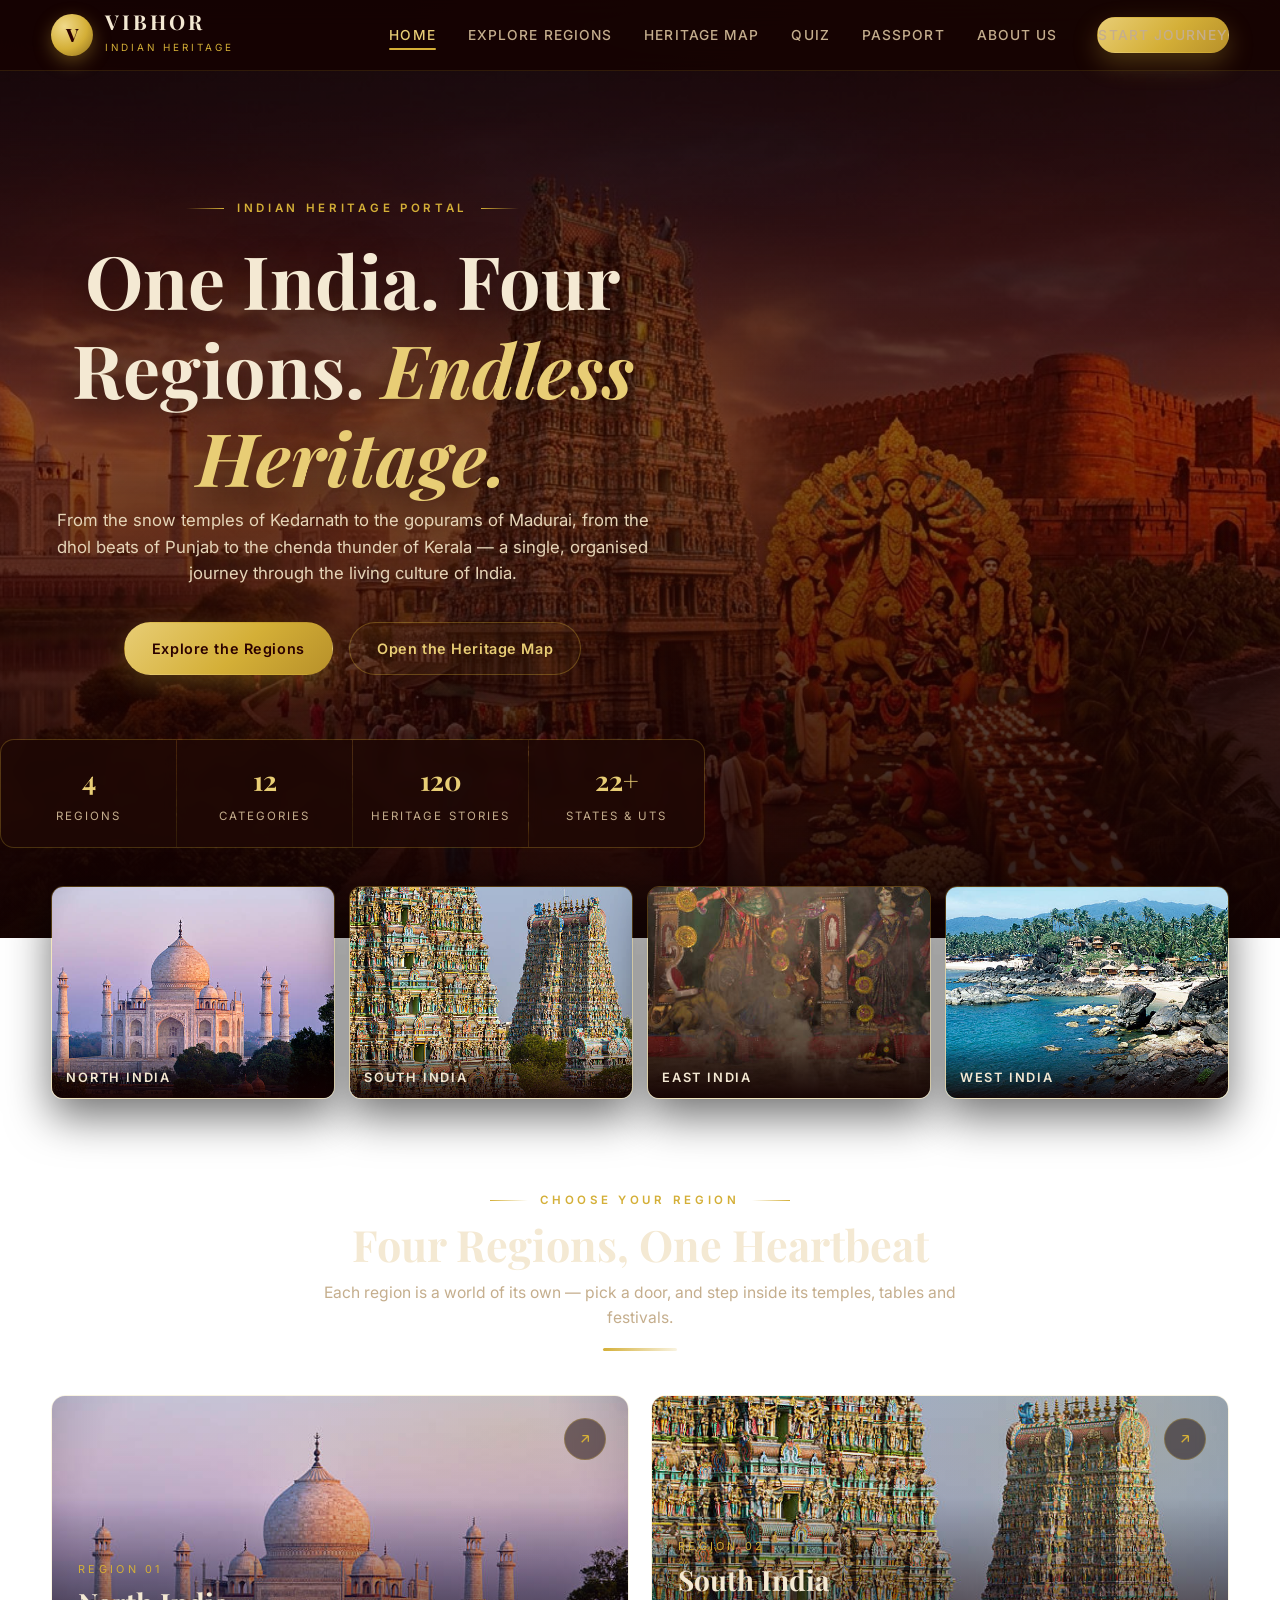
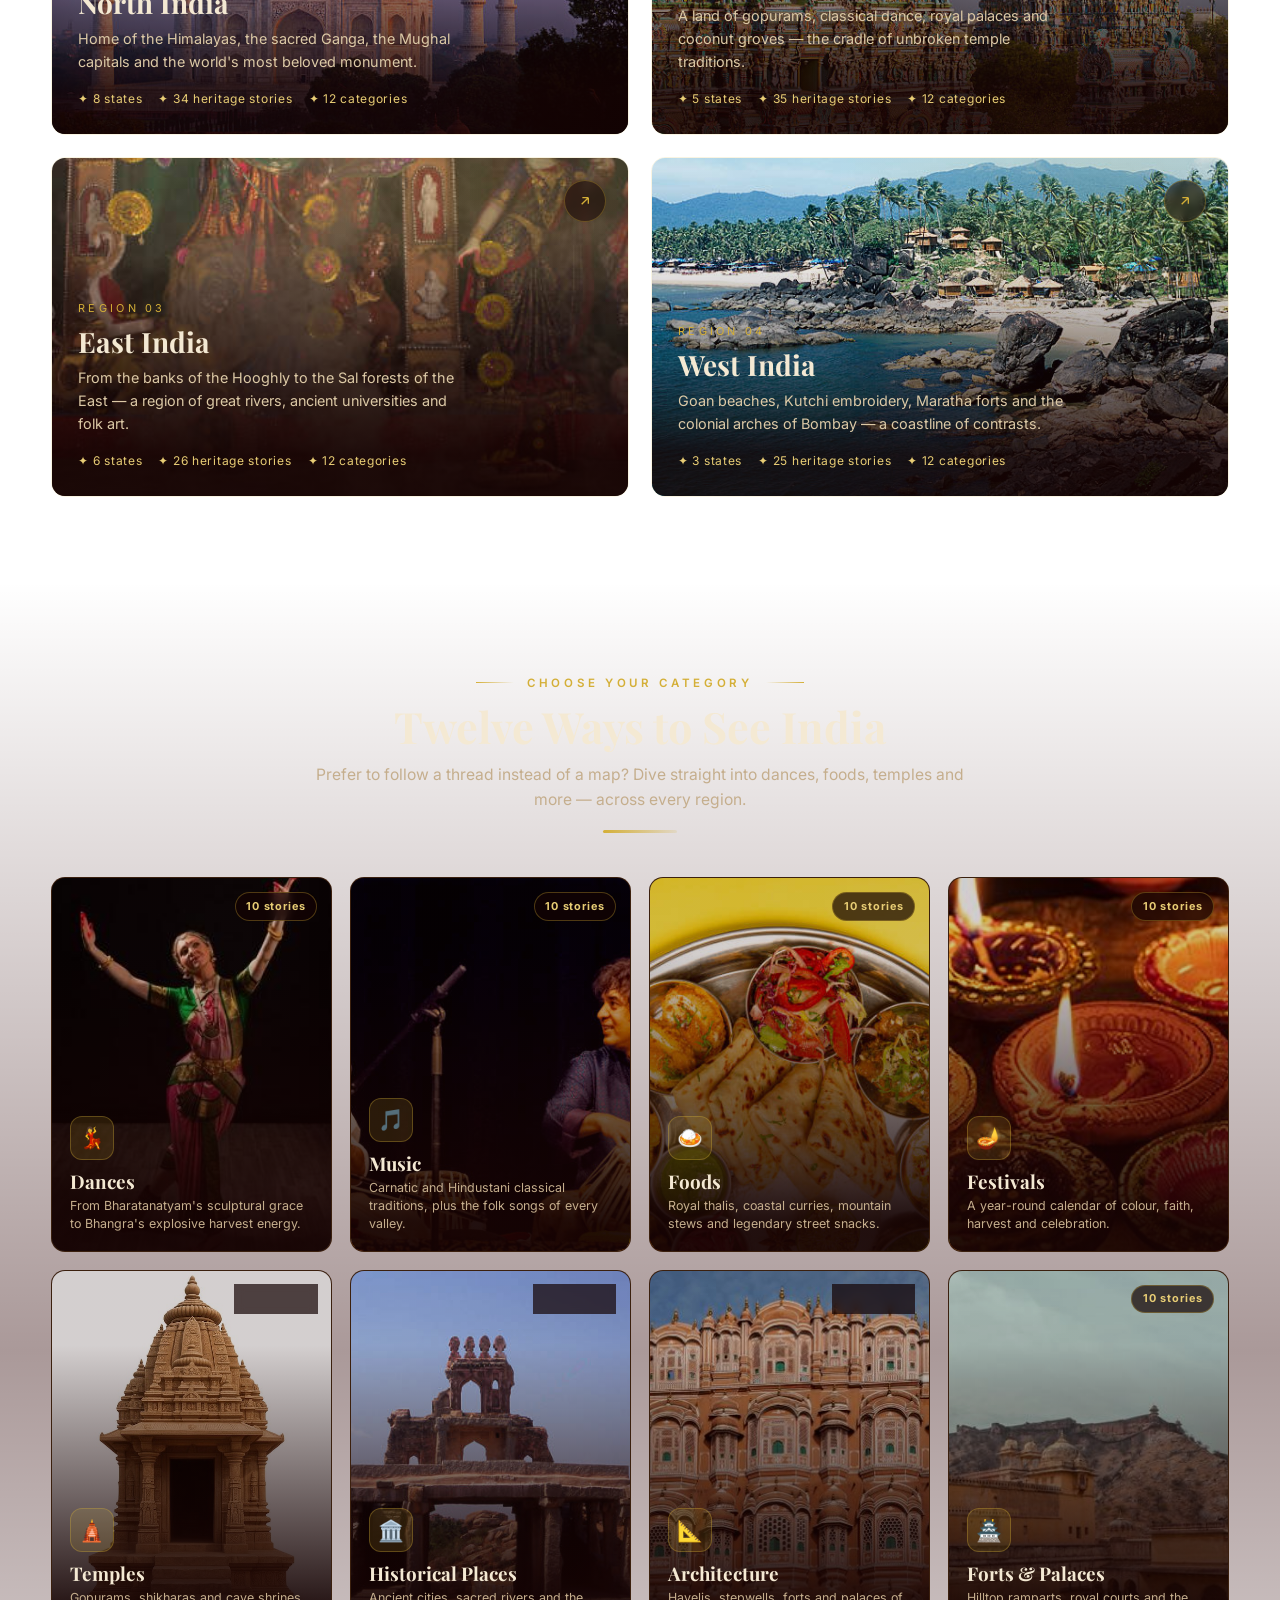
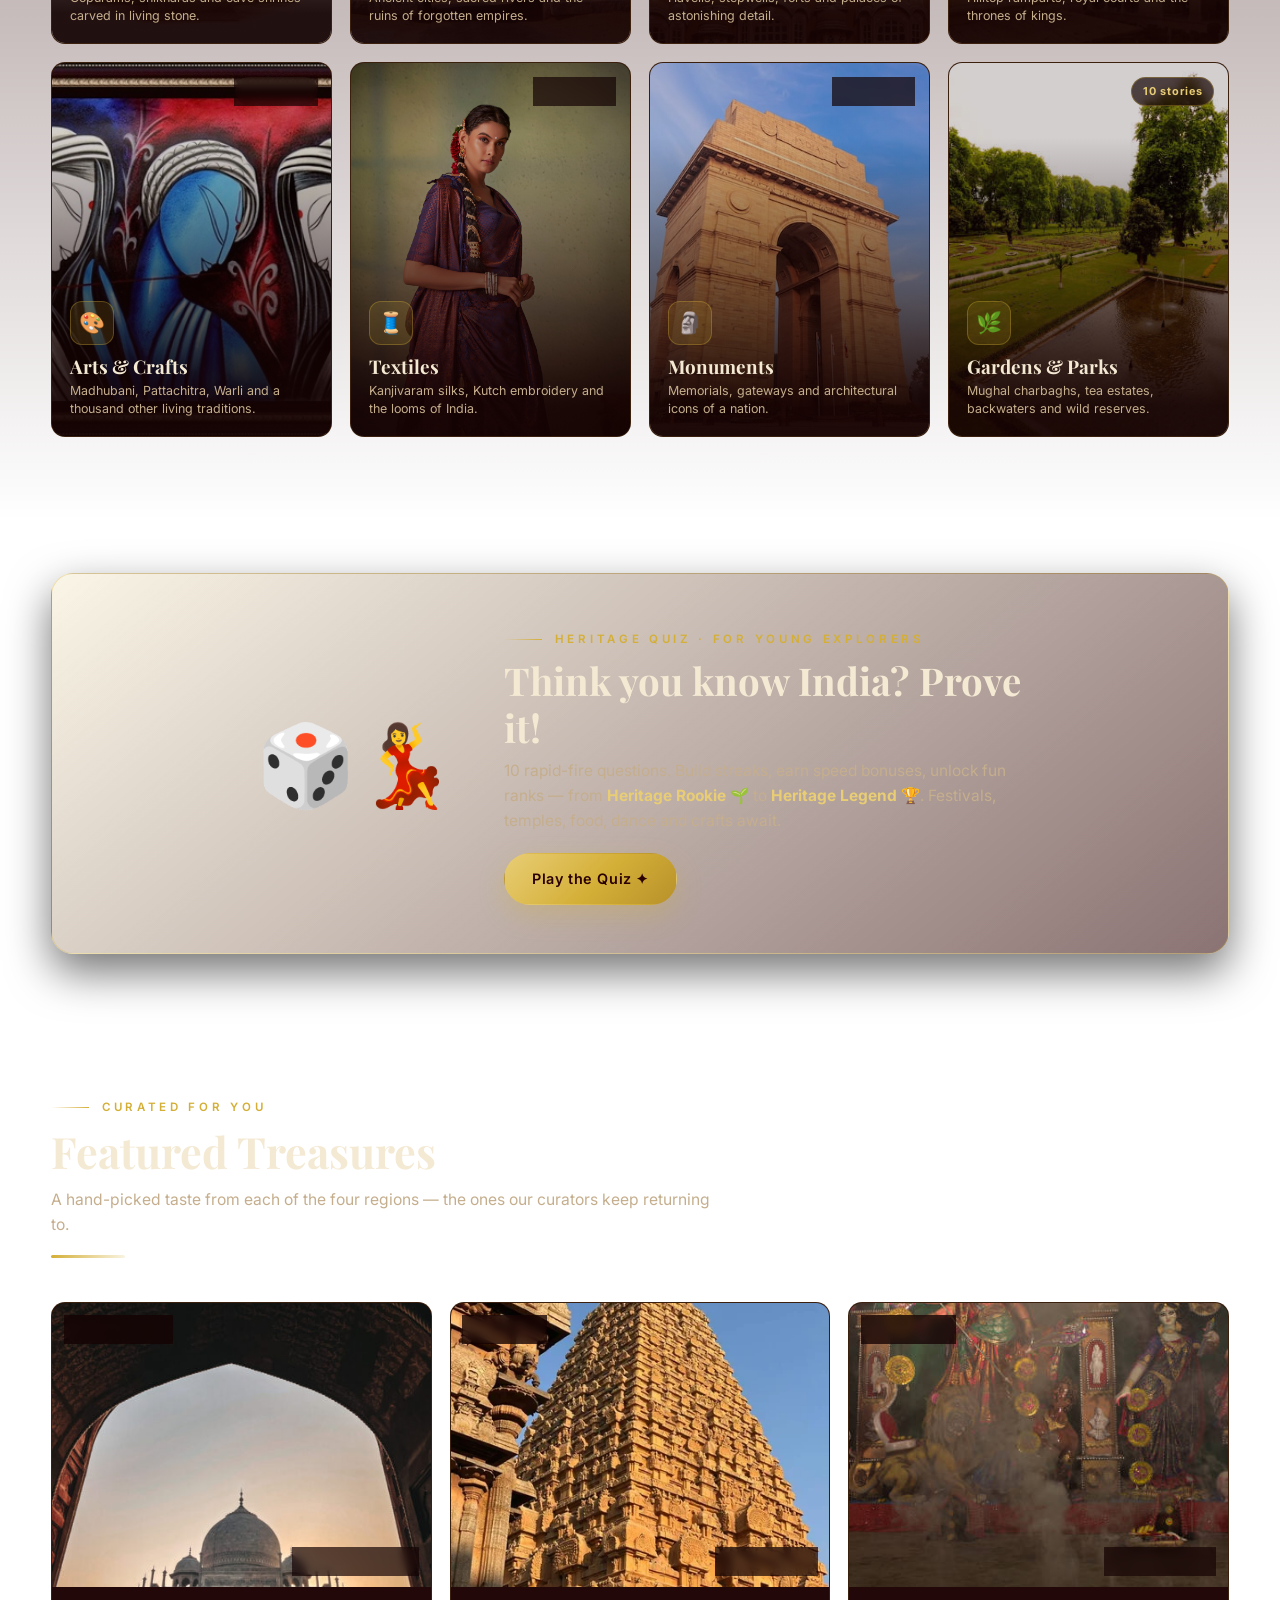
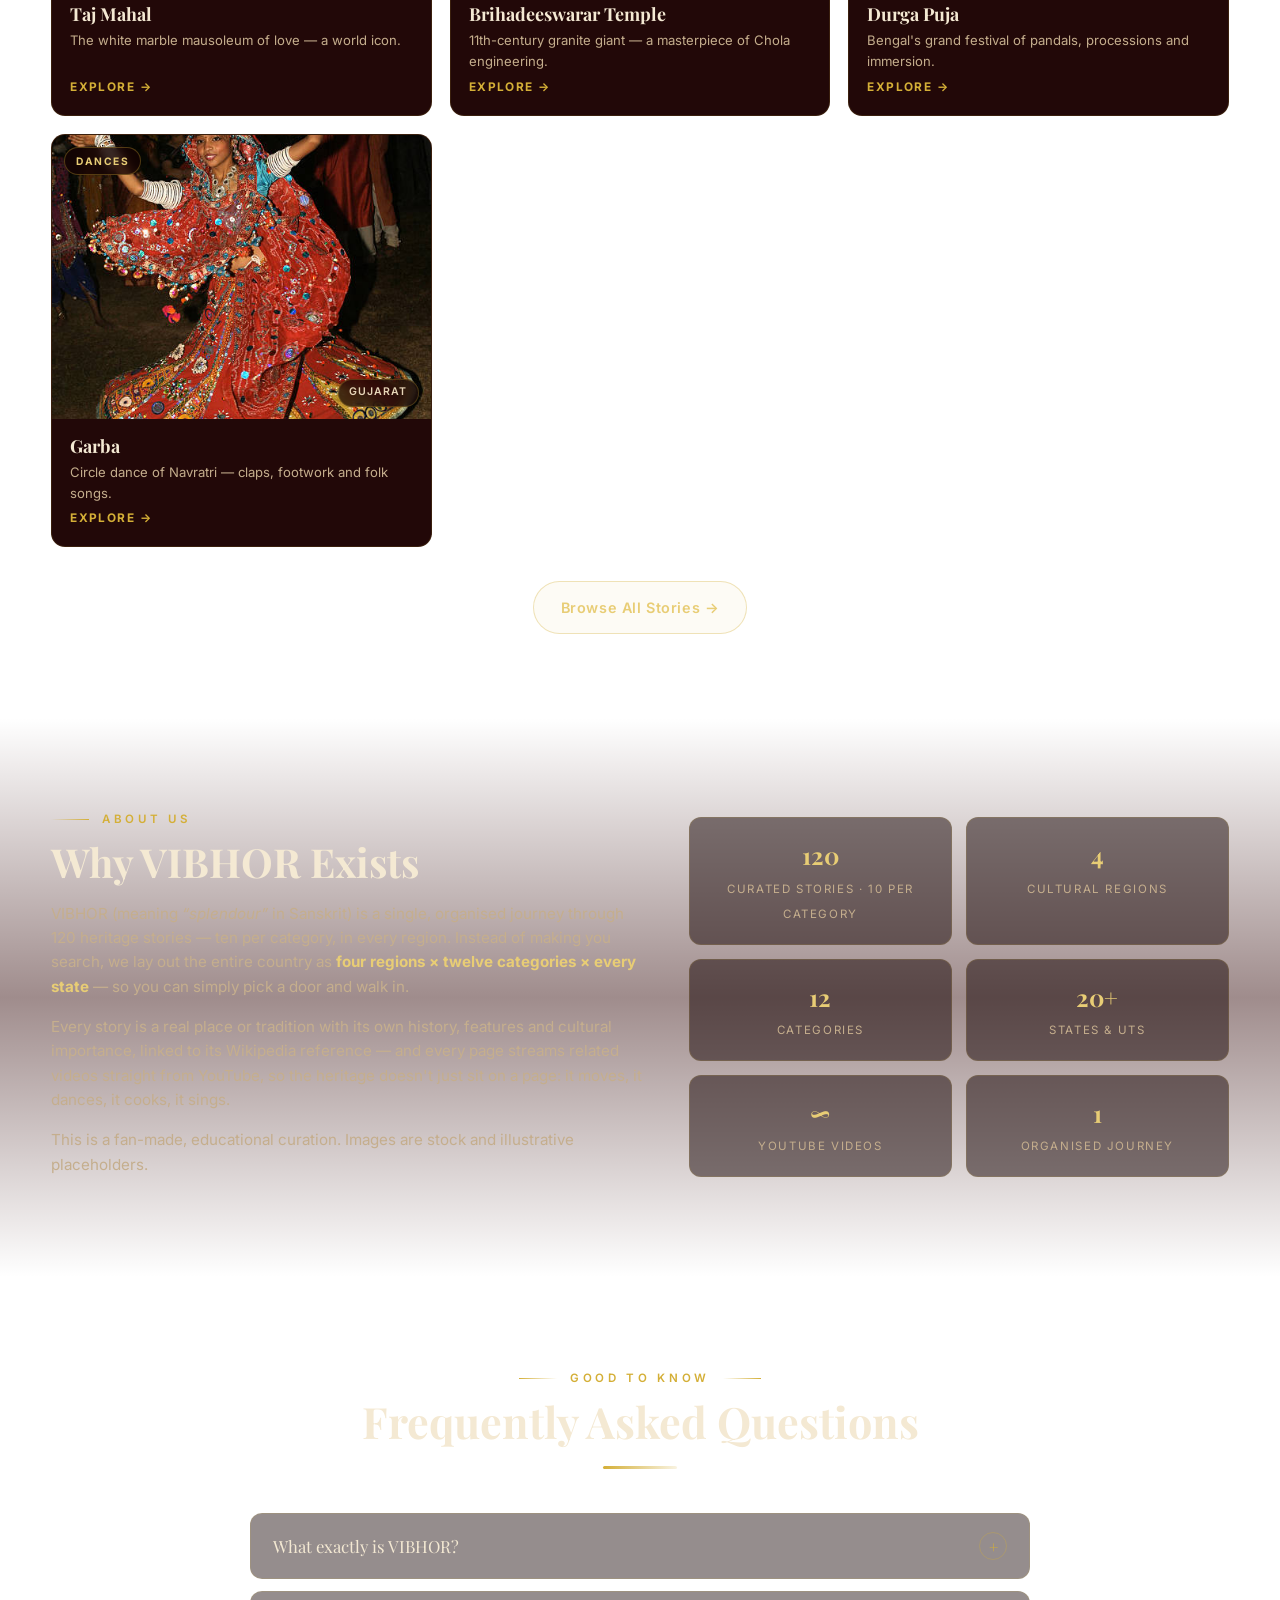
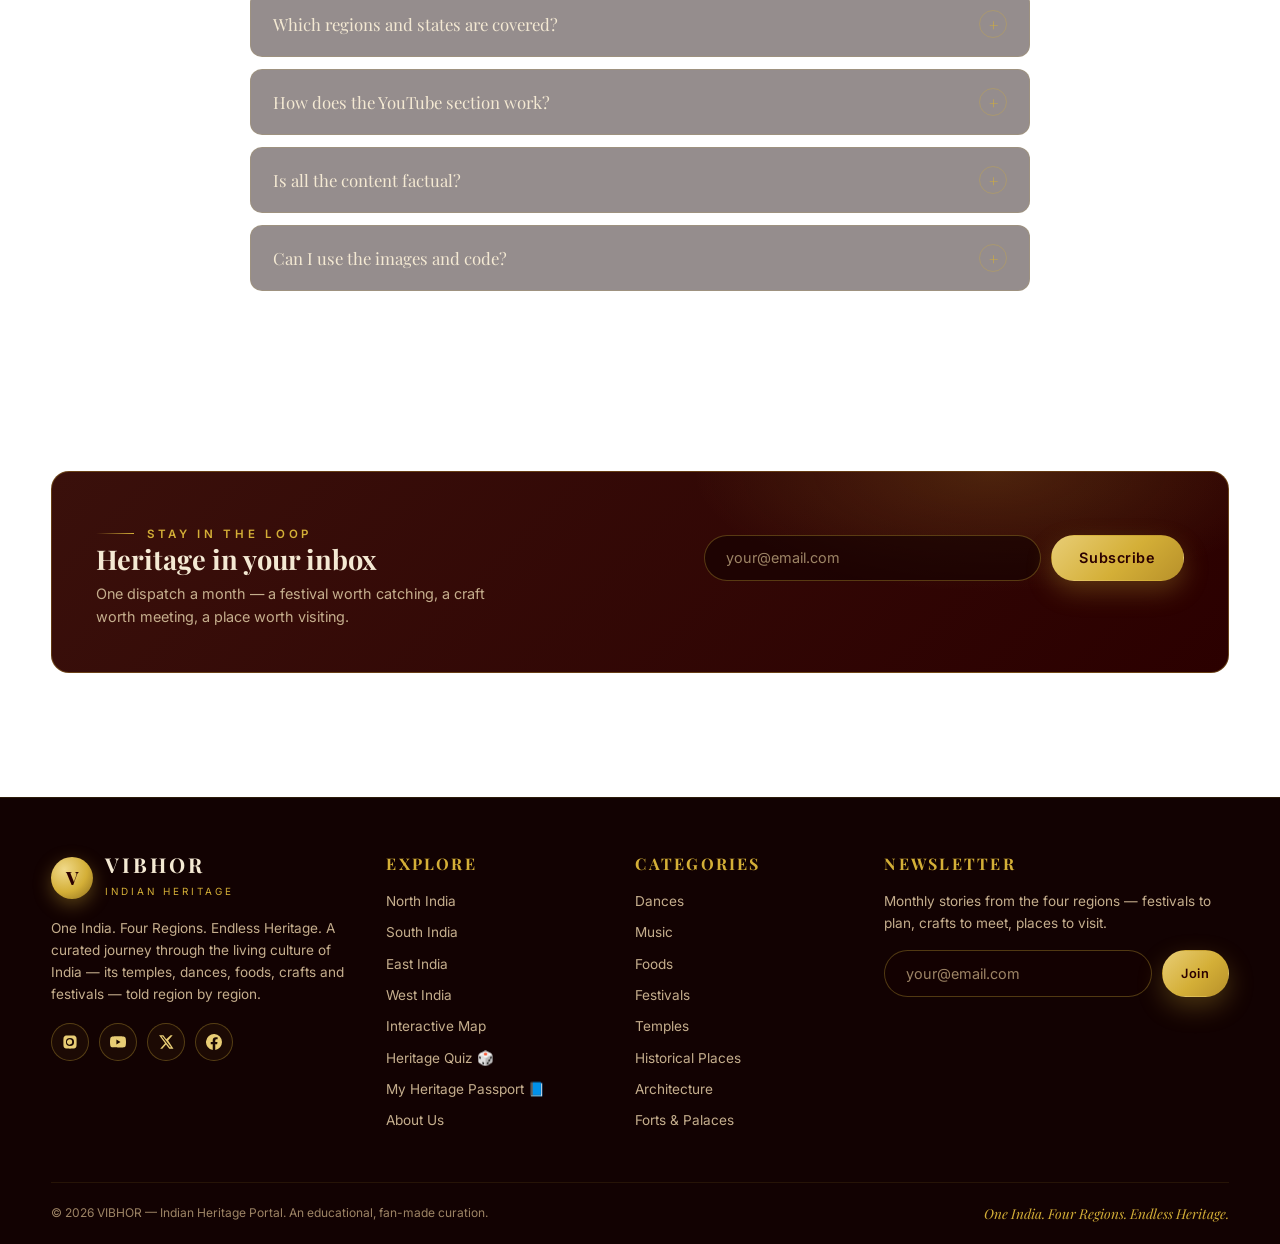
==== commit 255ce42f: "Updated VIBHOR" ====
--- a/index.html
+++ b/index.html
@@ -58,6 +58,21 @@
       <div class="gold-rule"></div>
     </div>
     <div class="cats-grid" id="catsGrid"></div>
+  </div>
+</section>
+
+<!-- ============ QUIZ TEASER ============ -->
+<section class="section" id="quiz" style="padding-top:52px;padding-bottom:52px">
+  <div class="container">
+    <div class="reveal" style="display:flex;gap:clamp(1.4rem,4vw,3rem);align-items:center;justify-content:center;flex-wrap:wrap;background:linear-gradient(140deg,rgba(212,175,55,.12),rgba(43,0,0,.55));border:1px solid var(--gold-dim);border-radius:22px;padding:clamp(1.6rem,4.5vw,3rem);box-shadow:var(--shadow)">
+      <div style="font-size:clamp(3rem,7vw,5rem);line-height:1" aria-hidden="true">🎲💃</div>
+      <div style="max-width:520px">
+        <span class="overline">Heritage Quiz · For Young Explorers</span>
+        <h2 style="font-size:clamp(1.7rem,3.6vw,2.4rem);margin:.55rem 0 .6rem">Think you know India? Prove it!</h2>
+        <p style="color:var(--muted);font-size:.97rem;margin-bottom:1.2rem">10 rapid-fire questions. Build streaks, earn speed bonuses, unlock fun ranks — from <b style="color:var(--gold-soft)">Heritage Rookie</b> 🌱 to <b style="color:var(--gold-soft)">Heritage Legend</b> 🏆. Festivals, temples, food, dance and crafts await.</p>
+        <a class="btn btn-gold" href="quiz.html">Play the Quiz ✦</a>
+      </div>
+    </div>
   </div>
 </section>
 
--- a/css/style.css
+++ b/css/style.css
@@ -469,6 +469,8 @@
 .mini-item img{width:56px;height:44px;object-fit:cover;border-radius:8px;flex-shrink:0;border:1px solid var(--gold-faint)}
 .mini-item b{font-size:.86rem;display:block;color:var(--cream)}
 .mini-item span{font-size:.7rem;color:var(--muted2)}
+.sc-state-link{color:inherit;text-decoration:none}
+.sc-state-link:hover{color:var(--gold-soft)}
 
 /* ---------- About / FAQ / Newsletter ---------- */
 .about-grid{display:grid;grid-template-columns:1.1fr 1fr;gap:44px;align-items:center}
@@ -617,3 +619,223 @@
   .item-grid,.video-grid{grid-template-columns:1fr}
   .cats-grid{grid-template-columns:1fr}
 }
+
+/* ============================================================
+   HERITAGE QUIZ
+   ============================================================ */
+.quiz-wrap{max-width:700px;margin:0 auto}
+.hide{display:none!important}
+
+/* ---- start screen ---- */
+.qz-start{text-align:center}
+.qz-best{
+  display:inline-flex;align-items:center;gap:.5rem;
+  background:var(--gold-faint);border:1px solid var(--gold-dim);
+  border-radius:999px;padding:.45rem 1.1rem;margin-bottom:26px;
+  font-size:.85rem;color:var(--gold-soft);
+}
+.qz-best b{color:var(--gold);font-size:1rem}
+.qz-best small{color:var(--muted2)}
+.qz-hello{font-size:clamp(1.5rem,3.4vw,2rem);margin-bottom:28px}
+.qz-cats{
+  display:grid;grid-template-columns:1fr;gap:14px;text-align:left;
+}
+@media(min-width:600px){.qz-cats{grid-template-columns:1fr 1fr 1fr}}
+.qz-cat{
+  display:flex;flex-direction:column;gap:.3rem;align-items:flex-start;
+  background:linear-gradient(160deg,var(--card2),var(--card));
+  border:1px solid var(--line);border-radius:var(--radius);
+  padding:1.1rem 1.2rem;cursor:pointer;text-align:left;
+  transition:transform .22s, box-shadow .22s, border-color .22s;
+  font-family:var(--font-body);color:var(--cream);
+  animation:qzIn .45s both;
+}
+.qz-cat:nth-child(2){animation-delay:.05s}.qz-cat:nth-child(3){animation-delay:.1s}
+.qz-cat:nth-child(4){animation-delay:.15s}.qz-cat:nth-child(5){animation-delay:.2s}
+.qz-cat:nth-child(6){animation-delay:.25s}
+.qz-cat:hover{
+  transform:translateY(-4px);
+  border-color:var(--gold);
+  box-shadow:0 14px 30px rgba(212,175,55,.18);
+}
+.qz-cat-e{font-size:1.9rem;line-height:1}
+.qz-cat-n{font-weight:700;font-size:1.02rem;color:var(--cream)}
+.qz-cat-b{font-size:.8rem;color:var(--muted);line-height:1.45}
+.qz-hint{margin-top:26px;font-size:.8rem;color:var(--muted2)}
+.qz-hint b{color:var(--gold-soft)}
+
+/* ---- question screen ---- */
+.qz-top{
+  display:flex;align-items:center;gap:.7rem;flex-wrap:wrap;
+  margin-bottom:10px;font-size:.85rem;color:var(--muted);
+}
+.qz-qcount b{color:var(--cream)}
+.qz-streak{
+  margin-left:auto;background:rgba(255,90,60,.14);border:1px solid rgba(255,120,80,.4);
+  color:#ffb29a;border-radius:999px;padding:.2rem .7rem;font-weight:600;
+  animation:popIn .3s both;
+}
+.qz-score{
+  background:var(--gold-faint);border:1px solid var(--gold-dim);color:var(--gold-soft);
+  border-radius:999px;padding:.2rem .7rem;font-weight:700;
+}
+.qz-score.bump{animation:popIn .45s both}
+.qz-mute{
+  background:none;border:1px solid var(--line);border-radius:999px;
+  font-size:.9rem;padding:.15rem .55rem;cursor:pointer;
+}
+.qz-mute.is-muted{opacity:.55}
+
+.qz-progress{height:5px;background:rgba(212,175,55,.12);border-radius:99px;overflow:hidden;margin-bottom:6px}
+.qz-progress-fill{
+  height:100%;width:0;border-radius:99px;
+  background:linear-gradient(90deg,#b8912a,#e8cd75);
+  transition:width .5s cubic-bezier(.22,1,.36,1);
+}
+.qz-timer{height:3px;background:rgba(255,255,255,.06);border-radius:99px;overflow:hidden;margin-bottom:22px}
+.qz-timer-fill{height:100%;width:100%;background:linear-gradient(90deg,#ff9d5c,#ff5c8a)}
+
+.qz-card{
+  background:linear-gradient(165deg,var(--card2),var(--card));
+  border:1px solid var(--line);border-radius:calc(var(--radius) + 4px);
+  padding:clamp(1.3rem,4vw,2.1rem);
+  box-shadow:var(--shadow);
+  animation:qzIn .4s both;
+}
+.qz-card.is-correct{border-color:rgba(120,220,140,.55);box-shadow:0 0 0 3px rgba(120,220,140,.12),var(--shadow)}
+.qz-card.is-wrong{animation:qzShake .5s both;border-color:rgba(255,92,138,.5);box-shadow:0 0 0 3px rgba(255,92,138,.1),var(--shadow)}
+.qz-cat-tag{
+  display:inline-block;font-size:.72rem;letter-spacing:.18em;text-transform:uppercase;
+  color:var(--gold);font-weight:600;margin-bottom:.8rem;
+}
+.qz-q{font-size:clamp(1.25rem,3.2vw,1.7rem);line-height:1.35;margin-bottom:1.4rem}
+.qz-opts{display:grid;grid-template-columns:1fr;gap:10px}
+@media(min-width:560px){.qz-opts{grid-template-columns:1fr 1fr}}
+.qz-opt{
+  display:flex;align-items:center;gap:.75rem;
+  background:rgba(212,175,55,.05);border:1px solid var(--line);
+  border-radius:12px;padding:.85rem 1rem;cursor:pointer;
+  font-family:var(--font-body);font-size:.95rem;color:var(--cream);text-align:left;
+  transition:transform .18s, border-color .18s, background .18s;
+}
+.qz-opt:not(:disabled):hover{
+  transform:translateY(-2px);border-color:var(--gold);
+  background:rgba(212,175,55,.12);
+}
+.qz-opt-key{
+  flex:none;width:30px;height:30px;border-radius:9px;
+  display:grid;place-items:center;
+  background:var(--gold-faint);border:1px solid var(--gold-dim);
+  color:var(--gold);font-weight:800;font-size:.8rem;
+}
+.qz-opt-t{flex:1;line-height:1.35}
+.qz-opt-mark{font-weight:800;font-size:1.05rem;flex:none}
+.qz-opt:disabled{cursor:default}
+.qz-opt.is-right{
+  border-color:rgba(120,220,140,.7);background:rgba(120,220,140,.12);
+  animation:popIn .35s both;
+}
+.qz-opt.is-right .qz-opt-key{background:rgba(120,220,140,.25);border-color:rgba(120,220,140,.6);color:#aef2c0}
+.qz-opt.is-right .qz-opt-mark{color:#7fe09a}
+.qz-opt.is-wrong{
+  border-color:rgba(255,92,138,.65);background:rgba(255,92,138,.1);
+  animation:qzShake .45s both;
+}
+.qz-opt.is-wrong .qz-opt-key{background:rgba(255,92,138,.2);border-color:rgba(255,92,138,.5);color:#ff9dbb}
+.qz-opt.is-wrong .qz-opt-mark{color:#ff7fa2}
+.qz-opt.is-dim{opacity:.45}
+
+.qz-feedback{margin-top:18px;animation:qzIn .35s both}
+.qz-fb-head{
+  font-size:1.05rem;font-weight:600;color:var(--cream);
+  display:flex;align-items:center;gap:.5rem;flex-wrap:wrap;
+}
+.qz-fb-head b{color:var(--gold)}
+.fb-emoji{font-size:1.4rem}
+.qz-why{
+  margin-top:12px;padding:1rem 1.1rem;border-radius:12px;
+  background:rgba(212,175,55,.07);border-left:3px solid var(--gold);
+  color:var(--muted);font-size:.92rem;line-height:1.55;text-align:left;
+}
+.qz-why-tag{
+  display:block;font-size:.7rem;letter-spacing:.22em;text-transform:uppercase;
+  color:var(--gold);font-weight:700;margin-bottom:.4rem;
+}
+.btn-next{margin-top:16px}
+
+/* ---- result screen ---- */
+.qz-result{animation:qzIn .5s both;text-align:center}
+.qz-rank-card{
+  background:linear-gradient(165deg,var(--card2),var(--card));
+  border:1px solid var(--line);border-radius:calc(var(--radius) + 6px);
+  padding:clamp(1.6rem,5vw,2.6rem);margin-bottom:20px;box-shadow:var(--shadow);
+}
+.qz-rank-card.glow{
+  border-color:var(--gold);
+  animation:qzGlow 2.4s ease-in-out infinite;
+}
+.qz-rank-e{font-size:3.6rem;line-height:1;margin-bottom:.5rem;animation:popIn .6s both .15s}
+.qz-rank-name{font-family:var(--font-head);font-size:clamp(1.5rem,4vw,2.1rem);color:var(--gold);margin-bottom:.4rem}
+.qz-rank-score{font-size:1.05rem;color:var(--muted)}
+.qz-rank-score b{font-size:2rem;color:var(--cream);font-family:var(--font-head)}
+.qz-rank-pct{font-size:.85rem;color:var(--muted2);margin-top:.3rem}
+.new-best{color:#ff9d5c;font-weight:700}
+.qz-rank-line{margin-top:1rem;color:var(--muted);font-size:.95rem;max-width:440px;margin-left:auto;margin-right:auto}
+
+.qz-stats{
+  display:grid;grid-template-columns:repeat(2,1fr);gap:10px;margin-bottom:24px;
+}
+@media(min-width:560px){.qz-stats{grid-template-columns:repeat(4,1fr)}}
+.qz-stats>div{
+  background:rgba(212,175,55,.06);border:1px solid var(--line);
+  border-radius:12px;padding:.8rem .5rem;
+}
+.qz-stats b{display:block;font-size:1.25rem;color:var(--cream)}
+.qz-stats span{font-size:.72rem;letter-spacing:.14em;text-transform:uppercase;color:var(--muted2)}
+
+.qz-review{
+  text-align:left;background:var(--card);border:1px solid var(--line);
+  border-radius:var(--radius);padding:1.3rem 1.4rem;margin-bottom:24px;
+}
+.qz-review h3{font-size:1.1rem;margin-bottom:1rem;color:var(--cream)}
+.qz-review ul{list-style:none;display:grid;gap:14px}
+.qz-review .rv-q{font-weight:600;font-size:.95rem;color:var(--cream)}
+.qz-review .rv-a{display:flex;gap:14px;flex-wrap:wrap;font-size:.85rem;margin-top:.25rem}
+.rv-mine{color:#ff9dbb}
+.rv-right{color:#7fe09a}
+.qz-review .rv-w{font-size:.83rem;color:var(--muted2);margin-top:.25rem;line-height:1.5}
+.qz-perfect{
+  font-size:1.05rem;color:var(--gold-soft);font-weight:600;
+  background:var(--gold-faint);border:1px dashed var(--gold-dim);
+  border-radius:var(--radius);padding:1rem;margin-bottom:24px;
+}
+.qz-actions{display:flex;gap:10px;justify-content:center;flex-wrap:wrap}
+.qz-explore{display:inline-block;margin-top:20px;font-size:.9rem;color:var(--muted);text-decoration:underline dotted}
+.qz-explore:hover{color:var(--gold-soft)}
+
+/* ---- confetti ---- */
+#confetti-canvas{
+  position:fixed;inset:0;pointer-events:none;z-index:500;
+}
+
+/* ---- animations ---- */
+@keyframes qzIn{
+  from{opacity:0;transform:translateY(16px)}
+  to{opacity:1;transform:translateY(0)}
+}
+@keyframes qzShake{
+  0%,100%{transform:translateX(0)}
+  20%{transform:translateX(-9px)}
+  40%{transform:translateX(8px)}
+  60%{transform:translateX(-6px)}
+  80%{transform:translateX(4px)}
+}
+@keyframes popIn{
+  0%{transform:scale(.6);opacity:0}
+  70%{transform:scale(1.08)}
+  100%{transform:scale(1);opacity:1}
+}
+@keyframes qzGlow{
+  0%,100%{box-shadow:0 0 0 0 rgba(212,175,55,.25)}
+  50%{box-shadow:0 0 34px 6px rgba(212,175,55,.3)}
+}
